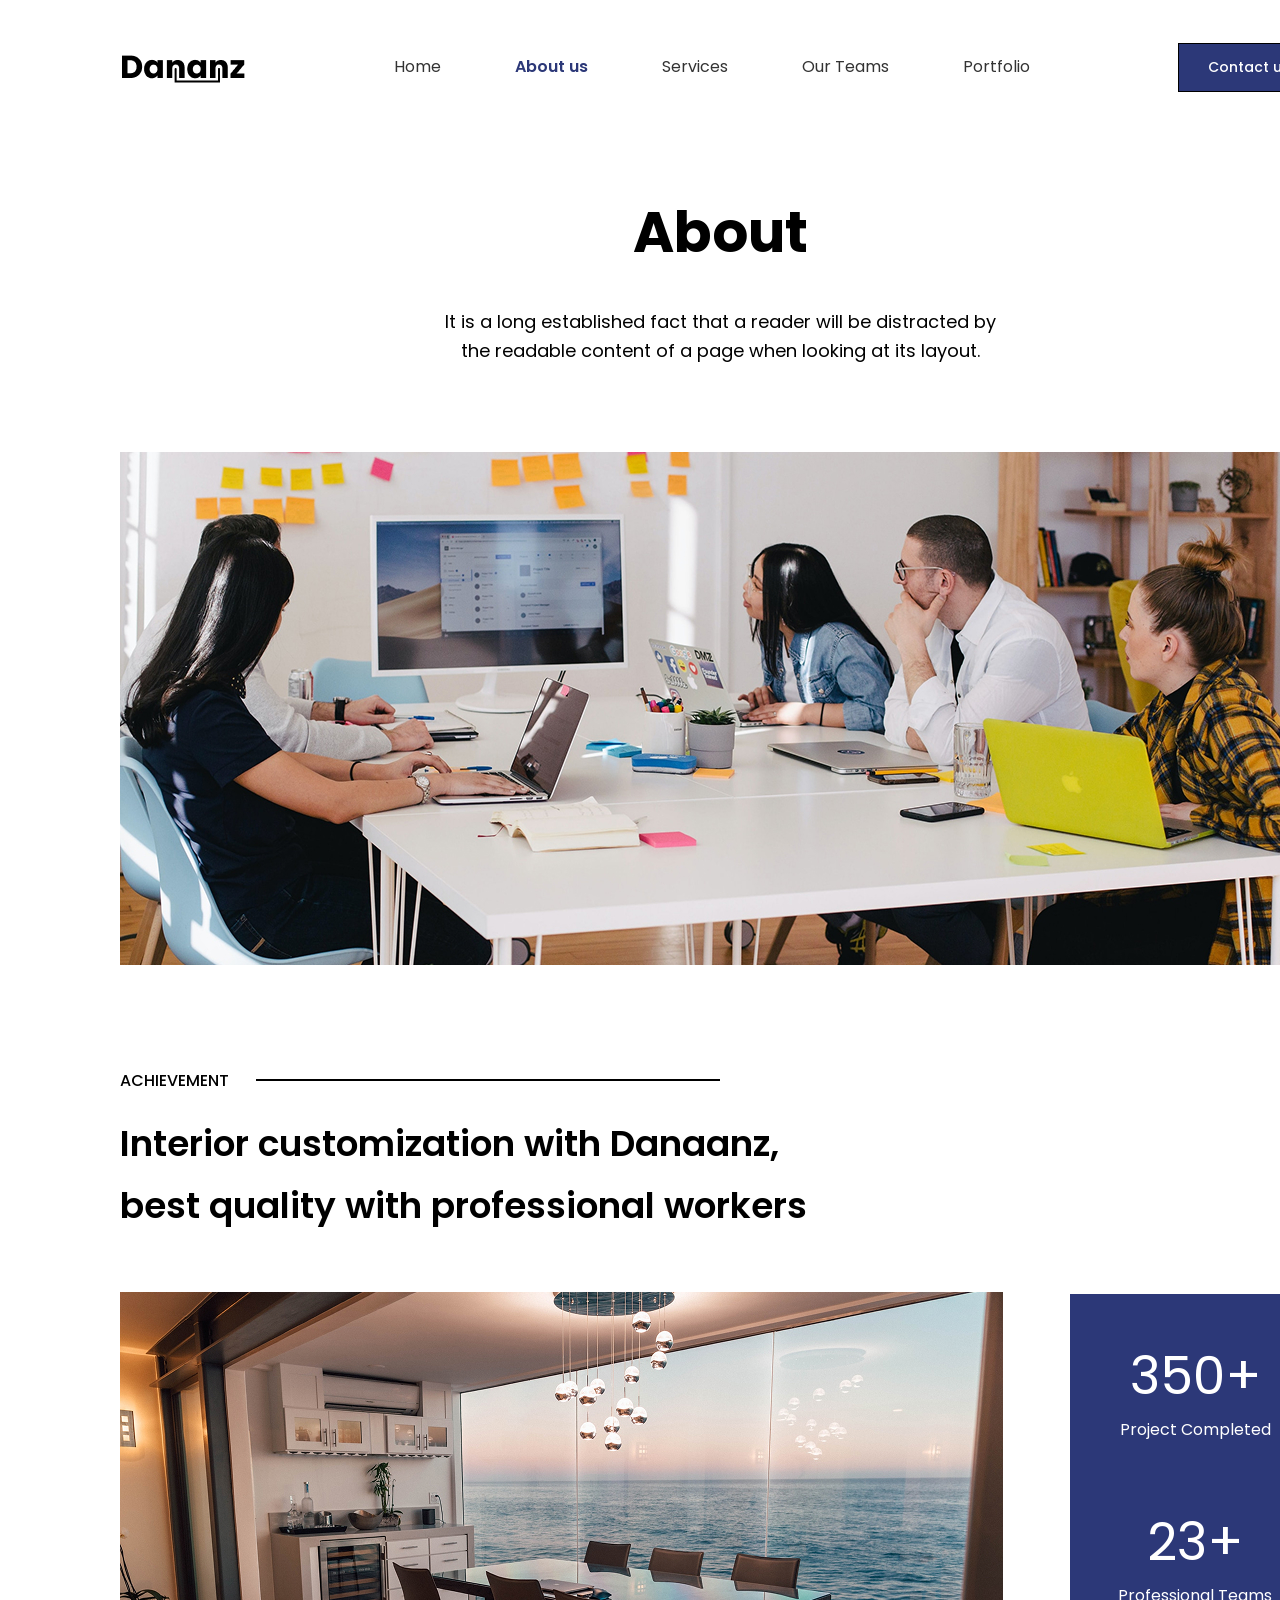
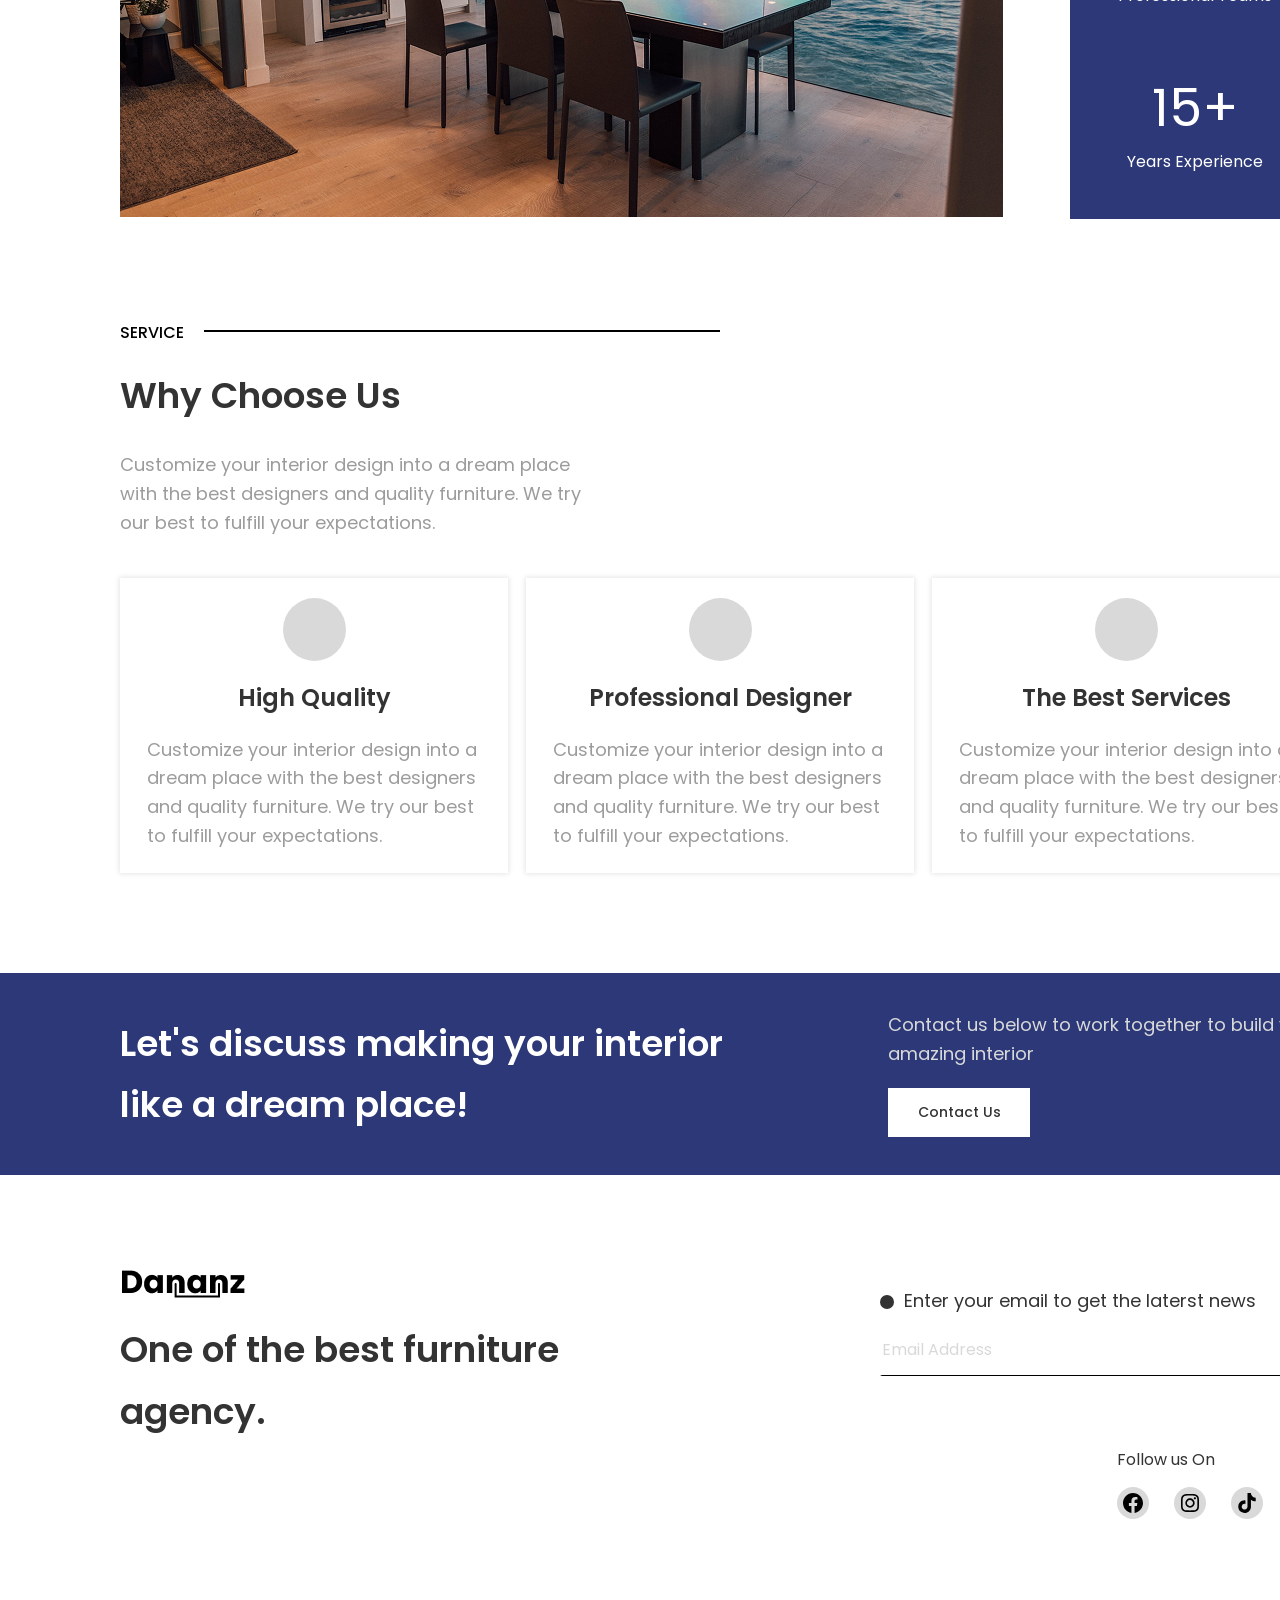
==== about.html @ bb934525 "Created project" ====
<!DOCTYPE html>
<html lang="en">

<head>
    <meta charset="UTF-8">
    <meta name="viewport" content="width=1440">
    <link
        href="https://fonts.googleapis.com/css2?family=Poppins:ital,wght@0,100;0,200;0,300;0,400;0,500;0,600;0,700;0,800;0,900;1,100;1,200;1,300;1,400;1,500;1,600;1,700;1,800;1,900&display=swap"
        rel="stylesheet">
    <link rel="stylesheet" href="https://cdnjs.cloudflare.com/ajax/libs/modern-normalize/3.0.1/modern-normalize.css"
        integrity="sha512-gnAN+RgTMylunXI7AMg+PtcUGpKZFkZJoFIkAWvdPFRrFJz3p2tx4+9xbjILRfN7CzoViMgS8vSf06fSQzWZjA=="
        crossorigin="anonymous" referrerpolicy="no-referrer" />
    <link rel="stylesheet" href="./sass/main.css">
    <title>Dananz</title>
</head>

<body>
    <header class="header">
        <div class="container">
            <div class="header__inner">
                <a class="header__link_logo" href="#"><img src="./images/Home/dananz_logo.png"
                        alt="Dananz logotype"></a>

                <nav class="nav">
                    <ul class="nav__list">
                        <li>
                            <a class="nav__link" href="./index.html">Home</a>
                        </li>
                        <li>
                            <a class="nav__link nav__link--active" href="#">About us</a>
                        </li>
                        <li>
                            <a class="nav__link" href="./services.html">Services</a>
                        </li>
                        <li>
                            <a class="nav__link" href="./team.html">Our Teams</a>
                        </li>
                        <li>
                            <a class="nav__link" href="./portfolio.html">Portfolio</a>
                        </li>
                    </ul>
                </nav>
                <a type="button" class="header__button" href="./contact.html">Contact us</a>
            </div>
        </div>
    </header>
    <main>
        <section class="hero_about">
            <div class="container">
                <h1 class="hero_about__title">About</h1>
                <p class="hero_about__description">It is a long established fact that a reader will be distracted by the
                    readable content of a page when looking at its layout.</p>
                <img class="hero__about_image" src="./images/about/hero_about_image.jpg"
                    alt="People, table, laptops, phones, monitor, stickers, mobile phones, shelving">
            </div>
        </section>
        <section class="achievement">
            <div class="container">
                <h2 class="achievement__title">Achievement</h2>
                <h3 class="achievement__subtitle">Interior customization with Danaanz, best quality with professional
                    workers</h3>
                <div class="achievement__inner">
                    <div>
                        <img class="achievement__image" src="./images/about/achievement_image.jpg"
                            alt="Table, chairs, laptop, shelves, air conditioner, sea">
                    </div>
                    <div>
                        <ul class="achievement__list">
                            <li>
                                <h3 class="achievement__list__title">350+</h3>
                                <p class="achievement__list__description">Project Completed</p>
                            </li>
                            <li>
                                <h3 class="achievement__list__title">23+</h3>
                                <p class="achievement__list__description">Professional Teams</p>
                            </li>
                            <li>
                                <h3 class="achievement__list__title">15+</h3>
                                <p class="achievement__list__description">Years Experience</p>
                            </li>
                        </ul>
                    </div>
                </div>
            </div>
        </section>
        <section class="services">
            <div class="container">
                <h2 class="services__title">Service</h2>
                <h3 class="services__subtitle">Why Choose Us</h3>
                <p class="services__description">Customize your interior design into a dream place with the best
                    designers and quality furniture. We
                    try our best to fulfill your expectations.</p>
                <ul class="services__list">
                    <li class="services__item">
                        <span class="services__icon"></span>
                        <h3 class="services__item_title">High Quality</h3>
                        <p class="services__item_description">Customize your interior design into a dream place with the
                            best designers and quality
                            furniture. We try our best to fulfill your expectations.</p>
                    </li>
                    <li class="services__item">
                        <span class="services__icon"></span>
                        <h3 class="services__item_title">Professional Designer</h3>
                        <p class="services__item_description">Customize your interior design into a dream place with the
                            best designers and quality
                            furniture. We try our best to fulfill your expectations.</p>
                    </li>
                    <li class="services__item">
                        <span class="services__icon"></span>
                        <h3 class="services__item_title">The Best Services</h3>
                        <p class="services__item_description">Customize your interior design into a dream place with the
                            best designers and quality
                            furniture. We try our best to fulfill your expectations.</p>
                    </li>
                </ul>
            </div>
        </section>
        <section class="contact">
            <div class="container">
                <div class="contact__inner">
                    <div>
                        <h2 class="contact__title">Let's discuss making your interior like a dream place!</h2>
                    </div>
                    <div>
                        <p class="contact__description">Contact us below to work together to build your amazing interior
                        </p>
                        <a href="./contact.html" class="contact__button" type="button">Contact Us</a>
                    </div>
                </div>
            </div>
        </section>
    </main>
    <footer class="footer">
        <div class="container">
            <div class="footer__inner">
                <div>
                    <a class="footer__logo" href="#"><img src="./images/Home/dananz_logo.png" alt="Dananz logotype"></a>
                    <h2 class="footer__title">One of the best furniture agency.</h2>
                </div>
                <div>
                    <p class="footer__description">Enter your email to get the laterst news</p>
                    <form class="footer__form">
                        <input class="footer__input" type="email" name="email" placeholder="Email Address">
                        <button class="footer__button" type="submit"></button>
                    </form>
                    <div class="footer__social_container">
                        <p class="footer__social_title">Follow us On</p>
                        <ul class="social__list">
                            <li><a class="social__link" href="#">
                                    <svg class="social__icon">
                                        <use href="./images/Home/socials_icons.svg#icon-facebook" alt="Facebook"></use>
                                    </svg>
                                </a></li>
                            <li><a class="social__link" href="#">
                                    <svg class="social__icon">
                                        <use href="./images/Home/socials_icons.svg#icon-instagram" alt="Instagram">
                                        </use>
                                    </svg>
                                </a></li>
                            <li><a class="social__link" href="#">
                                    <svg class="social__icon">
                                        <use href="./images/Home/socials_icons.svg#icon-tiktok" alt="Tiktok"></use>
                                    </svg>
                                </a></li>
                            <li><a class="social__link" href="#">
                                    <svg class="social__icon">
                                        <use href="./images/Home/socials_icons.svg#icon-youtube" alt="Youtube"></use>
                                    </svg>
                                </a></li>
                        </ul>
                    </div>
                </div>
            </div>
        </div>
    </footer>
</body>

</html>
---- sass/main.css ----
body {
  font-family: "Poppins", sans-serif;
  font-weight: normal;
  letter-spacing: 0%;
  color: #333333;
}

*,
*::after,
*::before {
  box-sizing: border-box;
  margin: 0;
  padding: 0;
}

.container {
  width: 1440px;
  padding: 0 120px;
  margin: 0 auto;
}

ul {
  list-style: none;
}

a {
  text-decoration: none;
}

/* HEADER SECTION */
.header {
  padding-top: 40px;
  padding-bottom: 100px;
}

.header__link_logo {
  display: inline-block;
  width: 126px;
  height: 54px;
}

.header__inner {
  display: flex;
  align-items: center;
  justify-content: space-between;
}

.nav__list {
  display: flex;
  align-items: center;
}
.nav__list li:not(:last-child) {
  margin-right: 74px;
}

.nav__link {
  font-size: 16px;
  line-height: 160%;
  color: #333333;
  transition: font-weight 250ms cubic-bezier(0.4, 0, 0.2, 1), line-height 250ms cubic-bezier(0.4, 0, 0.2, 1), color 250ms cubic-bezier(0.4, 0, 0.2, 1);
}
.nav__link:hover, .nav__link:focus {
  font-weight: 600;
  line-height: 140%;
  color: #2C3878;
}
.nav__link--active {
  font-weight: 600;
  line-height: 140%;
  color: #2C3878;
}

.header__button {
  display: flex;
  align-items: center;
  justify-content: center;
  width: 142px;
  height: 49px;
  font-size: 14px;
  font-weight: 500;
  line-height: 150%;
  background-color: #2C3878;
  border: 1px solid #000000;
  color: #FFFFFF;
  transition: box-shadow 250ms cubic-bezier(0.4, 0, 0.2, 1), transform 250ms cubic-bezier(0.4, 0, 0.2, 1);
}
.header__button:hover, .header__button:focus {
  box-shadow: 0 4px 12px rgba(0, 0, 0, 0.3);
  transform: translateY(-2px);
}

/* HERO SECTION */
.hero {
  position: relative;
  padding-bottom: 160px;
}

.hero__inner {
  position: relative;
}

.hero__title {
  margin-bottom: 46px;
  max-width: 681px;
  font-size: 72px;
  font-weight: bold;
  line-height: 140%;
  color: #333333;
}

.hero__title_line {
  position: relative;
}
.hero__title_line::after {
  content: "";
  position: absolute;
  top: 48px;
  left: 516px;
  width: 683px;
  height: 2px;
  background-color: #000000;
}

.hero__text {
  position: absolute;
  bottom: 75px;
  right: -50px;
  max-width: 178px;
  height: 54px;
  font-size: 18px;
  font-weight: 500;
  line-height: 150%;
  text-transform: uppercase;
  transform: rotate(-90deg);
}

.hero__image {
  max-width: 1200px;
  min-height: 513px;
}

.hero__list {
  position: absolute;
  right: 300px;
  bottom: 360px;
  display: flex;
  flex-direction: column;
  text-align: center;
  justify-content: space-between;
  padding: 40px 48px;
  max-width: 252px;
  min-height: 525px;
  background-color: #2C3878;
}

.hero__list_title {
  font-weight: 400;
  font-size: 52px;
  line-height: 160%;
  color: #FFFFFF;
}

.hero__list_text {
  font-size: 16px;
  line-height: 160%;
  color: #FFFFFF;
}

/* ABOUT SECTION */
.about {
  padding-bottom: 160px;
}

.about__title {
  position: relative;
  margin-bottom: 20px;
  font-size: 16px;
  font-weight: 500;
  line-height: 150%;
  text-transform: uppercase;
}
.about__title::after {
  position: absolute;
  content: "";
  top: 9px;
  left: 71px;
  width: 529px;
  height: 2px;
  background-color: #000000;
}

.about__subtitle {
  margin-bottom: 60px;
  font-size: 36px;
  font-weight: 600;
  line-height: 170%;
  color: #333333;
}

.about__inner {
  position: relative;
}

.about__inner_container {
  display: flex;
  justify-content: space-between;
}
.about__inner_container div:last-child {
  padding-top: 197px;
  padding-bottom: 94px;
}

.about__image {
  max-width: 883px;
  min-height: 525px;
}

.about__description {
  margin-bottom: 40px;
  max-width: 223px;
  min-height: 145px;
  font-size: 18px;
  line-height: 160%;
  color: #9C9C9C;
}

.about__button {
  display: flex;
  align-items: center;
  justify-content: center;
  width: 142px;
  height: 49px;
  background-color: #2C3878;
  border: transparent;
  color: #FFFFFF;
  font-size: 14px;
  font-weight: 500;
  line-height: 150%;
  transition: box-shadow 250ms cubic-bezier(0.4, 0, 0.2, 1), transform 250ms cubic-bezier(0.4, 0, 0.2, 1);
}
.about__button:hover, .about__button:focus {
  box-shadow: 0 4px 12px rgba(0, 0, 0, 0.3);
  transform: translateY(-2px);
}

.card {
  display: flex;
  align-items: center;
  position: absolute;
  top: 27px;
  right: 150px;
  padding: 17px 20px;
  max-width: 276px;
  height: 90px;
  background-color: #FFFFFF;
  box-shadow: 10px 10px 40px 0 rgba(0, 0, 0, 0.05);
}

.card__image {
  margin-right: 20px;
  width: 51px;
  height: 56px;
  border-radius: 50%;
}

.card__title {
  font-size: 18px;
  font-weight: 600px;
  line-height: 140%;
  color: #000000;
}

.card__description {
  font-size: 18px;
  line-height: 160%;
  color: #9C9C9C;
}

/* SERVICE SECTION */
.service {
  padding-bottom: 465px;
}

.service__container {
  position: relative;
}

.service__inner {
  z-index: 999;
  max-width: 883px;
  min-height: 467px;
  padding-right: 40px;
  padding-bottom: 41px;
  background-color: #FFFFFF;
}

.service__title {
  position: relative;
  margin-bottom: 20px;
  font-size: 16px;
  font-weight: 500;
  line-height: 150%;
  text-transform: uppercase;
}
.service__title::after {
  position: absolute;
  content: "";
  top: 10px;
  left: 84px;
  width: 516px;
  height: 2px;
  background-color: #000000;
}

.service__subtitle {
  margin-bottom: 24px;
  font-size: 36px;
  font-weight: 600px;
  line-height: 170%;
}

.service__description {
  margin-bottom: 40px;
  max-width: 471px;
  min-height: 87px;
  font-size: 18px;
  line-height: 160%;
  color: #9C9C9C;
}

.service__list {
  display: flex;
  flex-direction: column;
}

.service__item {
  display: flex;
  align-items: center;
  justify-content: space-between;
}
.service__item:not(:last-child) {
  margin-bottom: 35px;
}

.service__item_description {
  font-size: 24px;
  font-weight: 600;
  line-height: 140%;
}
.service__item_description--right {
  margin-right: 40px;
}
.service__item_description--first {
  margin-right: 46px;
}

.service__image {
  z-index: -999;
  position: absolute;
  top: 305px;
  right: 0;
  max-width: 1076px;
  min-height: 524px;
}

.service__link {
  display: inline-block;
  border-radius: 50%;
  width: 32px;
  height: 32px;
  transition: background-color 200ms cubic-bezier(0.4, 0, 0.2, 1);
}
.service__link:hover, .service__link:focus {
  background-color: #DDD7C0;
}

/* PRODUCT SECTION */
.product {
  padding-bottom: 163px;
}

.product__title {
  position: relative;
  margin-bottom: 20px;
  font-size: 16px;
  font-weight: 500;
  line-height: 150%;
  text-transform: uppercase;
}
.product__title::after {
  position: absolute;
  content: "";
  top: 10px;
  left: 96px;
  width: 504px;
  height: 2px;
  background-color: #000000;
}

.product__subtitle {
  max-width: 337px;
  font-size: 36px;
  font-weight: 600;
  line-height: 170%;
}

.product__description {
  max-width: 473px;
  font-size: 18px;
  line-height: 160%;
  color: #9C9C9C;
}

.product__inner {
  display: flex;
  align-items: center;
  justify-content: space-between;
  margin-bottom: 73px;
}

.product__list {
  display: flex;
  flex-direction: column;
}

.product__item:not(:last-child) {
  margin-bottom: 43px;
}

.product__item_container {
  display: flex;
  align-items: center;
  justify-content: space-between;
  margin-bottom: 24px;
}

.product__item_title {
  font-size: 32px;
  font-weight: 600;
  line-height: 140%;
}
.product__item_title--first {
  margin-right: 90px;
}
.product__item_title--right {
  margin-right: 87px;
}
.product__item_title--fourth {
  margin-right: 83px;
}

.product__item_link {
  display: inline-block;
  width: 32px;
  height: 32px;
  border-radius: 50%;
  transition: background-color 250ms cubic-bezier(0.4, 0, 0.2, 1);
}
.product__item_link:hover, .product__item_link:focus {
  background-color: #DDD7C0;
}

.product__item_description {
  margin-left: 126px;
  max-width: 469px;
  font-size: 18px;
  line-height: 160%;
}

/* MATERIAL SECTION */
.material {
  padding-bottom: 120px;
}

.material__inner {
  position: relative;
  width: 100%;
  height: 490px;
  padding-top: 47px;
}

.material__title {
  position: relative;
  text-transform: uppercase;
  font-size: 16px;
  font-weight: 500;
  line-height: 150%;
}
.material__title::after {
  position: absolute;
  content: "";
  top: 10px;
  left: 97px;
  width: 503px;
  height: 2px;
  background-color: #000000;
}

.material__subtitle {
  margin-bottom: 10px;
  max-width: 348px;
  font-size: 36px;
  font-weight: 600;
  line-height: 170%;
}

.material__description {
  margin-bottom: 23px;
  max-width: 497px;
  font-size: 18px;
  line-height: 160%;
  color: #9C9C9C;
}

.material__button {
  cursor: pointer;
  display: flex;
  align-items: center;
  justify-content: center;
  width: 159px;
  height: 49px;
  font-size: 14px;
  font-weight: 500;
  line-height: 150%;
  border: 1px solid #000000;
  background-color: #FFFFFF;
  transition: box-shadow 250ms cubic-bezier(0.4, 0, 0.2, 1), transform 250ms cubic-bezier(0.4, 0, 0.2, 1);
}
.material__button:hover, .material__button:focus {
  box-shadow: 0 4px 12px rgba(0, 0, 0, 0.3);
  transform: translateY(-2px);
}

.material__image {
  position: absolute;
}
.material__image--first {
  bottom: 0;
  right: 281px;
}
.material__image--second {
  top: 0;
  right: 0;
}
.material__image--third {
  bottom: 47px;
  right: 46px;
}

/* CONTACT SECTION */
.contact {
  padding-top: 38px;
  padding-bottom: 38px;
  background-color: #2C3878;
}

.contact__inner {
  display: flex;
  align-items: center;
  justify-content: space-between;
}

.contact__title {
  max-width: 613px;
  font-size: 36px;
  font-weight: 600;
  line-height: 170%;
  color: #FFFFFF;
}

.contact__description {
  margin-bottom: 20px;
  max-width: 432px;
  font-size: 18px;
  line-height: 160%;
  color: #D9D9D9;
}

.contact__button {
  cursor: pointer;
  display: flex;
  align-items: center;
  justify-content: center;
  width: 142px;
  height: 49px;
  font-size: 14px;
  font-weight: 500;
  line-height: 150%;
  background: #FFFFFF;
  border-color: transparent;
  color: #333333;
  transition: box-shadow 250ms cubic-bezier(0.4, 0, 0.2, 1), transform 250ms cubic-bezier(0.4, 0, 0.2, 1);
}
.contact__button:hover, .contact__button:focus {
  box-shadow: 0 4px 12px rgba(0, 0, 0, 0.3);
  transform: translateY(-2px);
}

/* FOOTER SECTION */
.footer {
  padding-top: 80px;
  padding-bottom: 84px;
}

.footer__logo {
  display: inline-block;
  margin-bottom: 10px;
  width: 126px;
  height: 54px;
}

.footer__title {
  max-width: 481px;
  font-size: 36px;
  font-weight: 600;
  line-height: 170%;
}

.footer__description {
  position: relative;
  display: flex;
  align-items: center;
  margin-bottom: 16px;
  margin-left: 24px;
  max-width: 356px;
  font-size: 18px;
  line-height: 160%;
}
.footer__description::before {
  position: absolute;
  content: "";
  left: -24px;
  width: 14px;
  height: 14px;
  border-radius: 50%;
  background-color: #333333;
}

.footer__form {
  position: relative;
  margin-bottom: 39px;
  max-width: 440px;
}

.footer__input {
  width: 440px;
  padding-top: 7px;
  padding-bottom: 15px;
  border-color: transparent;
  border-bottom: 1px solid #000000;
}
.footer__input::-moz-placeholder {
  color: #D9D9D9;
}
.footer__input::placeholder {
  color: #D9D9D9;
}
.footer__input:hover, .footer__input:focus {
  outline: none;
}

.footer__button {
  cursor: pointer;
  position: absolute;
  top: 0;
  right: 5px;
  width: 23px;
  height: 9px;
  background-color: transparent;
  border-color: transparent;
  background-image: url("../images/Home/footer_arrow.svg");
  background-position: center;
  background-repeat: no-repeat;
  background-size: cover;
}

.footer__social_title {
  margin-bottom: 15px;
  font-size: 16px;
  line-height: 160%;
}

.social__list {
  display: flex;
  align-items: center;
}
.social__list li:not(:last-child) {
  margin-right: 25px;
}

.social__link {
  display: flex;
  align-items: center;
  justify-content: center;
  width: 32px;
  height: 32px;
  border-radius: 50%;
  background-color: #D9D9D9;
  transition: background-color 250ms cubic-bezier(0.4, 0, 0.2, 1), fill 250ms cubic-bezier(0.4, 0, 0.2, 1);
}
.social__link:hover, .social__link:focus {
  background-color: #2C3878;
}

.social__icon {
  width: 24px;
  height: 24px;
}

.social__link:hover .social__icon,
.social__link:focus .social__icon {
  fill: #FFFFFF;
}

.footer__inner {
  display: flex;
  justify-content: space-between;
}
.footer__inner div:last-child {
  padding-top: 32px;
}

.footer__social_container {
  max-width: 203px;
  margin-left: auto;
}

.facebook_link {
  display: flex;
  align-items: center;
  justify-content: center;
  width: 32px;
  height: 32px;
  border-radius: 50%;
  background-color: #9C9C9C;
}

.hero_about {
  text-align: center;
  padding-bottom: 100px;
}

.hero_about__title {
  margin-bottom: 36px;
  font-size: 56px;
  font-weight: 700;
  line-height: 140%;
  color: #000000;
}

.hero_about__description {
  display: inline-block;
  margin-bottom: 86px;
  max-width: 582px;
  font-size: 18px;
  line-height: 160%;
  color: #000000;
}

.hero__about_image {
  max-width: 1200px;
  min-height: 513px;
}

/* ACHIEVEMENT SECTION */
.achievement {
  padding-bottom: 100px;
}

.achievement__title {
  position: relative;
  margin-bottom: 20px;
  text-transform: uppercase;
  font-size: 16px;
  font-weight: 500;
  line-height: 150%;
  color: #000000;
}
.achievement__title::after {
  position: absolute;
  content: "";
  top: 10px;
  left: 136px;
  width: 464px;
  height: 2px;
  background-color: #000000;
}

.achievement__subtitle {
  margin-bottom: 56px;
  max-width: 738px;
  font-size: 36px;
  font-weight: 600;
  line-height: 170%;
  color: #000000;
}

.achievement__inner {
  display: flex;
  align-items: center;
  justify-content: space-between;
}

.achievement__image {
  max-width: 883px;
  min-height: 525px;
}

.achievement__list {
  display: flex;
  flex-direction: column;
  text-align: center;
  justify-content: space-between;
  max-width: 252px;
  min-height: 525px;
  padding: 40px 48px 44px 48px;
  background-color: #2C3878;
}
.achievement__list li:not(:last-child) {
  margin-bottom: 57px;
}

.achievement__list__title {
  font-size: 52px;
  font-weight: 400;
  line-height: 160%;
  color: #FFFFFF;
}

.achievement__list__description {
  font-size: 16px;
  line-height: 160%;
  color: #FFFFFF;
}

/* SERVICE SECTION */
.services {
  padding-bottom: 100px;
}

.services__title {
  position: relative;
  margin-bottom: 20px;
  text-transform: uppercase;
  font-size: 16px;
  font-weight: 500;
  line-height: 150%;
  color: #000000;
}
.services__title::after {
  position: absolute;
  content: "";
  top: 9px;
  left: 84px;
  width: 516px;
  height: 2px;
  background-color: #000000;
}

.services__subtitle {
  margin-bottom: 25px;
  font-size: 36px;
  font-weight: 600;
  line-height: 170%;
}

.services__description {
  margin-bottom: 40px;
  max-width: 471px;
  font-size: 18px;
  line-height: 160%;
  color: #9C9C9C;
}

.services__list {
  display: flex;
  align-items: center;
  justify-content: space-between;
}

.services__item {
  display: flex;
  flex-direction: column;
  justify-content: space-between;
  align-items: center;
  max-width: 388px;
  min-height: 295px;
  padding: 20px 27px 22px 27px;
  box-shadow: 0 0 5px 1px rgba(0, 0, 0, 0.1);
}

.services__icon {
  display: inline-block;
  width: 63px;
  height: 63px;
  border-radius: 50%;
  background-color: #D9D9D9;
}

.services__item_title {
  font-size: 24px;
  font-weight: 600;
  line-height: 140%;
}

.services__item_description {
  max-width: 334px;
  font-size: 18px;
  line-height: 160%;
  color: #9C9C9C;
}

.services_hero {
  text-align: center;
  padding-bottom: 100px;
}

.services_hero__title {
  margin-bottom: 36px;
  font-size: 56px;
  font-weight: 700;
  line-height: 140%;
  color: #000000;
}

.services_hero__description {
  display: inline-block;
  margin-bottom: 57px;
  max-width: 518px;
  font-size: 18px;
  line-height: 160%;
  color: #000000;
}

.services_hero__image {
  max-width: 1200px;
  min-height: 513px;
}

/* ACHIEVEMENTS SECTION */
.achievements {
  padding-bottom: 100px;
}

.achievements__title {
  position: relative;
  margin-bottom: 40px;
  text-transform: uppercase;
  font-size: 16px;
  font-weight: 500;
  line-height: 150%;
  color: #000000;
}
.achievements__title::after {
  position: absolute;
  content: "";
  top: 9px;
  left: 136px;
  width: 464px;
  height: 2px;
  background-color: #000000;
}

.achievements__list {
  display: flex;
  flex-direction: column;
}
.achievements__list li:not(:last-child) {
  margin-bottom: 40px;
}

.achievements__inner {
  display: flex;
  align-items: center;
  justify-content: space-between;
}

.achievements__image {
  max-width: 746px;
  min-height: 365px;
}

.achievements__description {
  display: flex;
  flex-direction: column;
  justify-content: space-between;
  max-width: 334px;
  min-height: 170px;
}

.achievements__description_title {
  font-size: 24px;
  font-weight: 600;
  line-height: 140%;
}

.achievements__description_text {
  font-size: 18px;
  line-height: 160%;
  color: #9C9C9C;
}

.team {
  text-align: center;
  padding-bottom: 100px;
}

.team__title {
  margin-bottom: 36px;
  font-size: 56px;
  font-weight: 700;
  line-height: 140%;
  color: #000000;
}

.team__description {
  display: inline-block;
  max-width: 518px;
  margin-bottom: 57px;
  font-size: 18px;
  line-height: 160%;
  color: #000000;
}

.team__image {
  max-width: 1200px;
  min-height: 513px;
}

/* DESIGNER SECTION */
.designer {
  padding-bottom: 100px;
}

.designer__title {
  position: relative;
  margin-bottom: 20px;
  text-transform: uppercase;
  font-size: 16px;
  font-weight: 500;
  line-height: 150%;
  color: #000000;
}
.designer__title::after {
  position: absolute;
  content: "";
  top: 10px;
  left: 93px;
  width: 507px;
  height: 2px;
  background-color: #000000;
}

.designer__subtitle {
  margin-bottom: 24px;
  font-size: 36px;
  font-weight: 600px;
  line-height: 170%;
}

.designer__description {
  margin-bottom: 79px;
  max-width: 471px;
  font-size: 18px;
  line-height: 160%;
  color: #9C9C9C;
}

.designer__list {
  display: flex;
  flex-wrap: wrap;
  margin-top: -24px;
  margin-left: -24px;
}

.designer__item {
  flex-basis: calc(25% - 24px);
  margin-top: 24px;
  margin-left: 24px;
  padding-top: 14px;
  max-width: 282px;
  min-height: 400px;
  background-color: #2C3878;
}

.designer__item_inner {
  position: relative;
  display: flex;
  justify-content: end;
}

.designer__image {
  max-width: 282px;
  height: 386px;
}

.designer__card {
  position: absolute;
  display: flex;
  flex-direction: column;
  justify-content: space-between;
  right: 12px;
  left: 12px;
  bottom: 12px;
  max-width: 258px;
  min-height: 96px;
  padding: 18px 58px 18px 16px;
  background-color: #FFFFFF;
}

.designer__card_title {
  font-size: 24px;
  font-weight: 600;
  line-height: 140%;
}

.designer__card_description {
  font-size: 16px;
  line-height: 160%;
  color: #9C9C9C;
}

.portfolio_hero {
  text-align: center;
  padding-bottom: 100px;
}

.portfolio_hero__title {
  margin-bottom: 36px;
  font-size: 56px;
  font-weight: 700;
  line-height: 140%;
  color: #000000;
}

.portfolio_hero__description {
  display: inline-block;
  margin-bottom: 57px;
  max-width: 518px;
  font-size: 18px;
  line-height: 160%;
  color: #000000;
}

.portfolio_hero__image {
  max-width: 1200px;
  min-height: 513px;
}

/* PORTFOLIO SECTION */
.portfolio {
  padding-bottom: 120px;
}

.portfolio__title {
  position: relative;
  margin-bottom: 40px;
  text-transform: uppercase;
  font-size: 16px;
  font-weight: 500;
  line-height: 150%;
  color: #000000;
}
.portfolio__title::after {
  position: absolute;
  content: "";
  top: 10px;
  left: 89px;
  width: 511px;
  height: 2px;
  background-color: #000000;
}

.portfolio__list {
  display: flex;
  flex-direction: column;
}
.portfolio__list li:not(:last-child) {
  margin-bottom: 40px;
}

.portfolio__item {
  display: flex;
  align-items: center;
  justify-content: space-between;
  position: relative;
}
.portfolio__item--reverse {
  flex-direction: row-reverse;
}

.portfolio__image {
  max-width: 883px;
  min-height: 525px;
}

.portfolio__item_container {
  max-width: 223px;
  padding-top: 156px;
  padding-bottom: 81px;
}

.portfolio__item_title {
  margin-bottom: 20px;
  font-size: 24px;
  font-weight: 600;
  line-height: 140%;
}

.portfolio__item_decription {
  margin-bottom: 40px;
  font-size: 18px;
  line-height: 160%;
  color: #9C9C9C;
}

.portfolio__item_button {
  display: flex;
  align-items: center;
  justify-content: center;
  width: 129px;
  height: 49px;
  border: 1px solid #000000;
  background-color: #2C3878;
  color: #FFFFFF;
  font-size: 14px;
  font-weight: 500;
  line-height: 150%;
  transition: box-shadow 250ms cubic-bezier(0.4, 0, 0.2, 1), transform 250ms cubic-bezier(0.4, 0, 0.2, 1);
}
.portfolio__item_button:hover, .portfolio__item_button:focus {
  box-shadow: 0 4px 12px rgba(0, 0, 0, 0.3);
  transform: translateY(-2px);
}

.portfolio__card {
  position: absolute;
  display: flex;
  align-items: center;
  top: 25px;
  right: 108px;
  padding: 17px 20px;
  width: 276px;
  height: 90px;
  background-color: #FFFFFF;
  box-shadow: 10px 10px 40px 0px rgba(0, 0, 0, 0.05);
}
.portfolio__card--reverse {
  left: 121px;
}

.portfolio__card_image {
  margin-right: 20px;
}

.portfolio__card_title {
  font-size: 18px;
  font-weight: 600;
  line-height: 140%;
  color: #000000;
}

.portfolio__card_description {
  font-size: 18px;
  line-height: 160%;
  color: #9C9C9C;
}

.contact_hero {
  text-align: center;
  padding-bottom: 100px;
}

.contact_hero__title {
  margin-bottom: 40px;
  font-size: 56px;
  font-weight: 700;
  line-height: 140%;
  color: #000000;
}

.contact_hero__description {
  display: inline-block;
  margin-bottom: 51px;
  max-width: 518px;
  font-size: 18px;
  line-height: 160%;
  color: #000000;
}

.form {
  text-align: start;
  display: flex;
  flex-direction: column;
  margin: 0 auto;
  max-width: 839px;
}

.form__label {
  margin-bottom: 9px;
  font-size: 18px;
  font-weight: 500;
  line-height: 150%;
}

.form__inner {
  display: flex;
  align-items: center;
  justify-content: space-between;
}

.form__inner div {
  display: flex;
  flex-direction: column;
  margin-bottom: 20px;
}

.form__input_name {
  width: 413px;
  height: 62px;
  padding-top: 18px;
  padding-bottom: 18px;
  padding-left: 32px;
  font-size: 16px;
  line-height: 160%;
}
.form__input_name::-moz-placeholder {
  color: #9C9C9C;
}
.form__input_name::placeholder {
  color: #9C9C9C;
}

.form__input_email {
  margin-bottom: 19px;
  height: 62px;
  padding-top: 18px;
  padding-bottom: 18px;
  padding-left: 32px;
  font-size: 16px;
  line-height: 160%;
}
.form__input_email::-moz-placeholder {
  color: #9C9C9C;
}
.form__input_email::placeholder {
  color: #9C9C9C;
}

.form__input_phone {
  width: 839px;
  height: 62px;
  padding-top: 18px;
  padding-bottom: 18px;
  padding-left: 104px;
  font-size: 16px;
  line-height: 160%;
}
.form__input_phone::-moz-placeholder {
  color: #9C9C9C;
}
.form__input_phone::placeholder {
  color: #9C9C9C;
}

.form__phone_comtainer {
  position: relative;
  margin-bottom: 19px;
}

.form__select {
  position: absolute;
  top: 17px;
  left: 32px;
  width: 48px;
  height: 27px;
  border-color: transparent;
  outline: none;
}

.form__input_message {
  margin-bottom: 40px;
  height: 178px;
  padding-top: 20px;
  padding-left: 32px;
  padding-bottom: 132px;
  font-size: 16px;
  line-height: 160%;
}
.form__input_message::-moz-placeholder {
  color: #9C9C9C;
}
.form__input_message::placeholder {
  color: #9C9C9C;
}

.form__button {
  cursor: pointer;
  display: flex;
  align-items: center;
  justify-content: center;
  margin: 0 auto;
  width: 168px;
  height: 49px;
  font-size: 14px;
  font-weight: 500;
  line-height: 150%;
  border: 1px solid #000000;
  background-color: #2C3878;
  color: #FFFFFF;
  transition: box-shadow 250ms cubic-bezier(0.4, 0, 0.2, 1), transform 250ms cubic-bezier(0.4, 0, 0.2, 1);
}
.form__button:hover, .form__button:focus {
  box-shadow: 0 4px 12px rgba(0, 0, 0, 0.3);
  transform: translateY(-2px);
}

/* LOCATION SECTION */
.location {
  padding-bottom: 101px;
}

.location__inner {
  display: flex;
  justify-content: space-between;
}

.location__title {
  position: relative;
  margin-bottom: 20px;
  text-transform: uppercase;
  font-size: 16px;
  font-weight: 500;
  line-height: 150%;
  color: #000000;
}
.location__title::after {
  position: absolute;
  content: "";
  top: 10px;
  left: 90px;
  width: 510px;
  height: 2px;
  background-color: #000000;
}

.location__subtitle {
  margin-bottom: 24px;
  font-size: 36px;
  font-weight: 600;
  line-height: 170%;
}

.location__description {
  margin-bottom: 39px;
  font-size: 18px;
  line-height: 160%;
  color: #9C9C9C;
}

.location__email {
  margin-bottom: 33px;
}

.location__email_title {
  margin-bottom: 10px;
  font-size: 24px;
  font-weight: 600;
  line-height: 140%;
}

.location__email_description {
  font-size: 18px;
  line-height: 160%;
  color: #9C9C9C;
}

.location__phone_title {
  margin-bottom: 10px;
  font-size: 24px;
  font-weight: 600;
  line-height: 140%;
}

.location__phone_description {
  font-size: 18px;
  line-height: 160%;
  color: #9C9C9C;
}

.location__list {
  display: flex;
  flex-wrap: wrap;
  margin-top: -30px;
  margin-left: -30px;
  width: 728px;
}

.location__item {
  flex-basis: calc(50% - 30px);
  margin-top: 30px;
  margin-left: 30px;
  width: 334px;
}

.location__item_title {
  margin-bottom: 30px;
  font-size: 24px;
  font-weight: 600;
  line-height: 140%;
}

.location__item_description {
  font-size: 18px;
  line-height: 160%;
  color: #9C9C9C;
}

.minimalist {
  padding-bottom: 100px;
}

.minimalist__inner {
  text-align: center;
}

.minimalist__title {
  margin-bottom: 40px;
  font-size: 56px;
  font-weight: 700;
  line-height: 140%;
  color: #000000;
}

.minimalist__subtitle {
  display: inline-block;
  margin-bottom: 53px;
  max-width: 518px;
  font-size: 18px;
  line-height: 160%;
  color: #000000;
}

.minimalist__image {
  margin-bottom: 100px;
  max-width: 1200px;
  min-height: 513px;
}

.minimalist__description_title {
  margin-bottom: 24px;
  font-size: 24px;
  font-weight: 600;
  line-height: 140%;
}

.minimalist__description_container {
  display: flex;
  align-items: center;
  justify-content: space-between;
  margin-bottom: 82px;
}
.minimalist__description_container div {
  width: 584px;
}

.minimalist__description {
  margin-bottom: 30px;
  font-size: 18px;
  line-height: 160%;
  color: #9C9C9C;
}
.minimalist__description--margin {
  margin-top: 60px;
  margin-bottom: 0px;
}
.minimalist__description--bottom {
  margin-bottom: 0px;
}

.minimalist__span {
  margin-right: 80px;
}

.minimalist__list {
  display: flex;
  flex-wrap: wrap;
  margin-top: -32px;
  margin-left: -32px;
}

.minimalist__item {
  margin-top: 32px;
  margin-left: 32px;
  flex-basis: calc(50% - 32px);
}/*# sourceMappingURL=main.css.map */
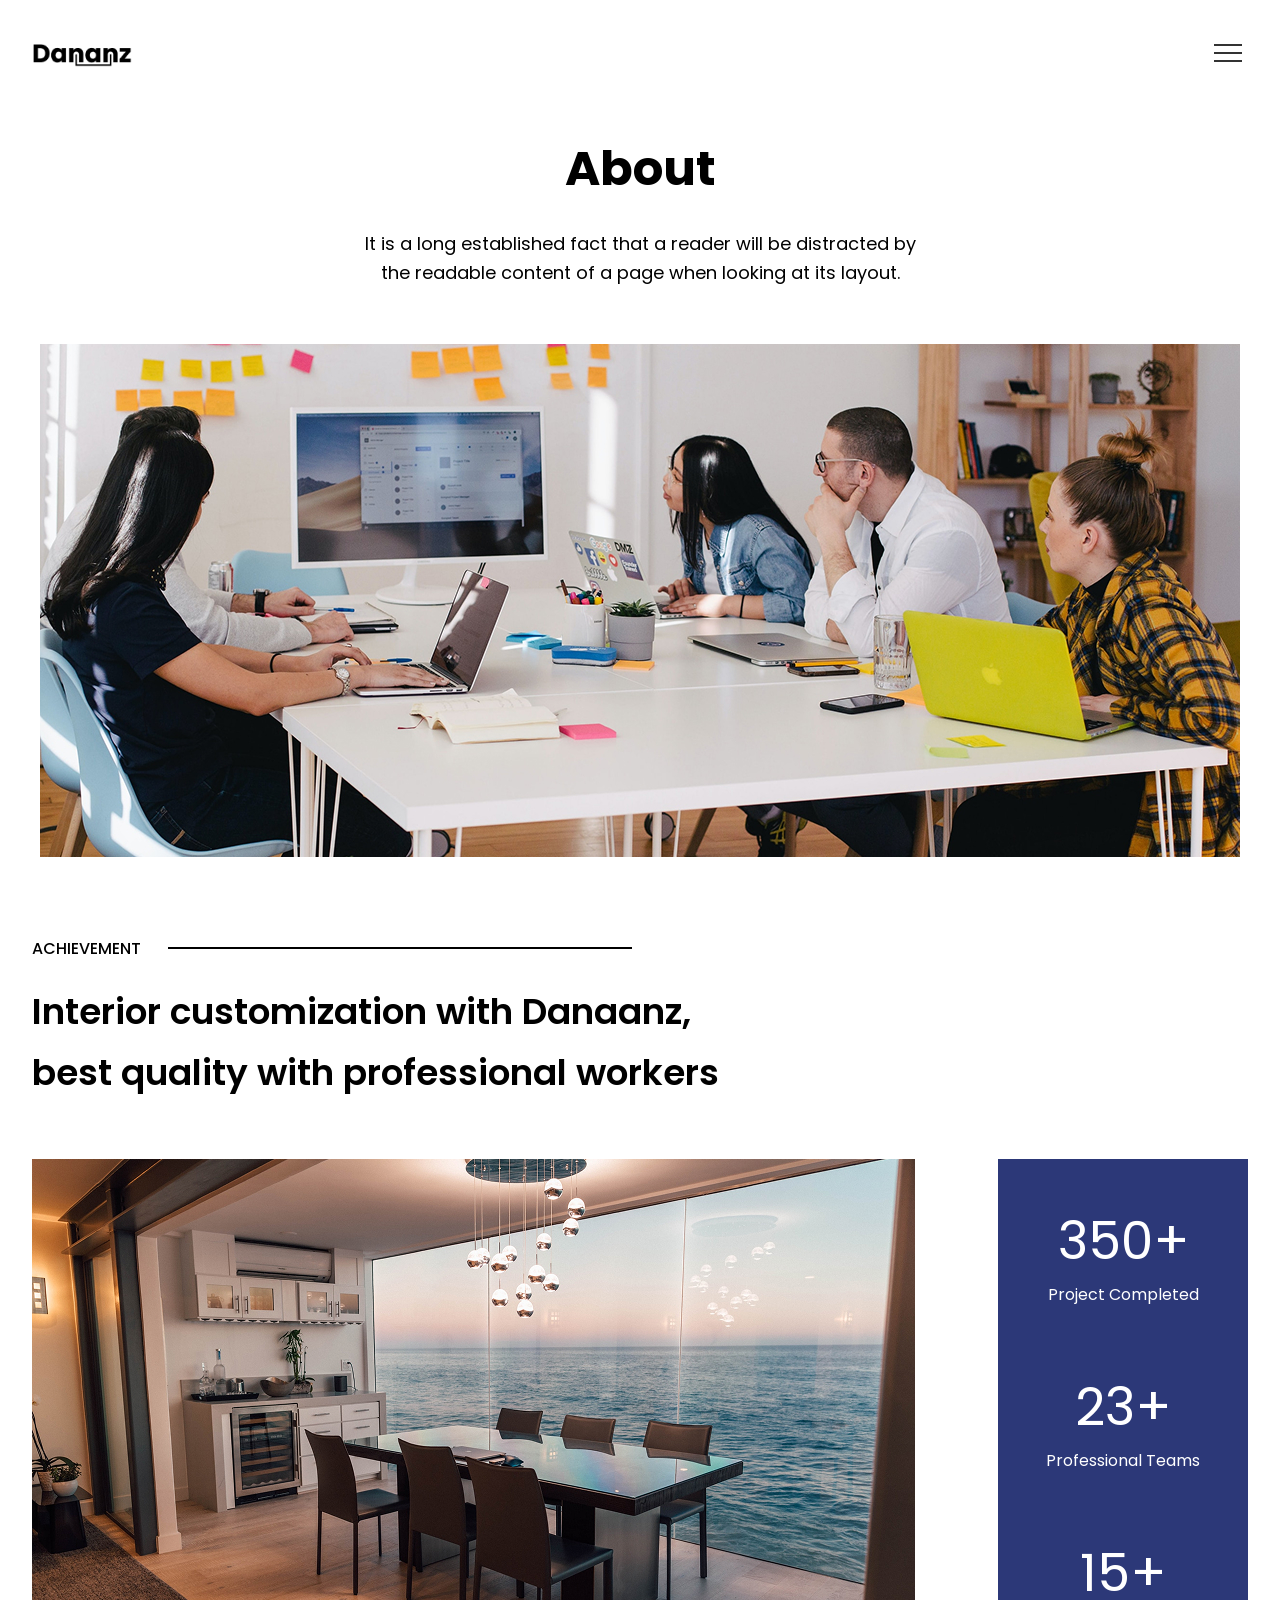
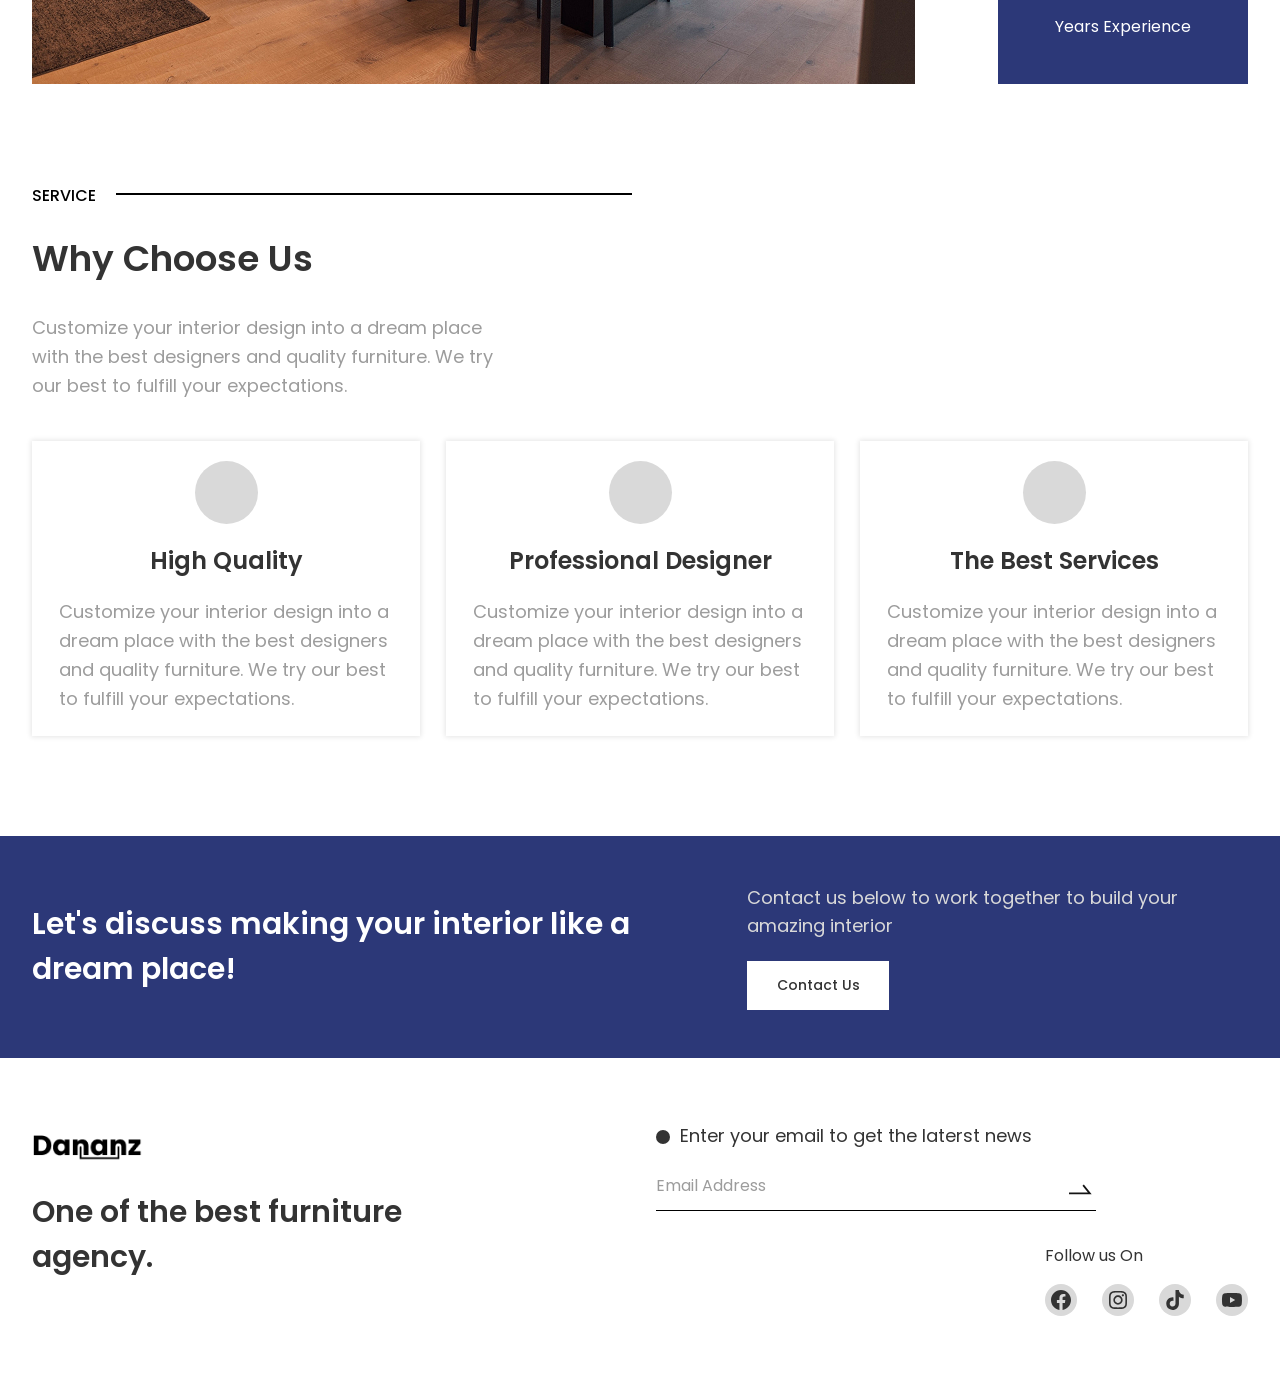
==== commit 63625af4: "feat: add responsive about hero section" ====
--- a/about.html
+++ b/about.html
@@ -1,178 +1,264 @@
-<!DOCTYPE html>
+<!doctype html>
 <html lang="en">
-
-<head>
-    <meta charset="UTF-8">
-    <meta name="viewport" content="width=1440">
+  <head>
+    <meta charset="UTF-8" />
+    <meta name="viewport" content="width=device-width, initial-scale=1.0" />
     <link
-        href="https://fonts.googleapis.com/css2?family=Poppins:ital,wght@0,100;0,200;0,300;0,400;0,500;0,600;0,700;0,800;0,900;1,100;1,200;1,300;1,400;1,500;1,600;1,700;1,800;1,900&display=swap"
-        rel="stylesheet">
-    <link rel="stylesheet" href="https://cdnjs.cloudflare.com/ajax/libs/modern-normalize/3.0.1/modern-normalize.css"
-        integrity="sha512-gnAN+RgTMylunXI7AMg+PtcUGpKZFkZJoFIkAWvdPFRrFJz3p2tx4+9xbjILRfN7CzoViMgS8vSf06fSQzWZjA=="
-        crossorigin="anonymous" referrerpolicy="no-referrer" />
-    <link rel="stylesheet" href="./sass/main.css">
+      href="https://fonts.googleapis.com/css2?family=Poppins:ital,wght@0,100;0,200;0,300;0,400;0,500;0,600;0,700;0,800;0,900;1,100;1,200;1,300;1,400;1,500;1,600;1,700;1,800;1,900&display=swap"
+      rel="stylesheet"
+    />
+    <link
+      rel="stylesheet"
+      href="https://cdnjs.cloudflare.com/ajax/libs/modern-normalize/3.0.1/modern-normalize.css"
+      integrity="sha512-gnAN+RgTMylunXI7AMg+PtcUGpKZFkZJoFIkAWvdPFRrFJz3p2tx4+9xbjILRfN7CzoViMgS8vSf06fSQzWZjA=="
+      crossorigin="anonymous"
+      referrerpolicy="no-referrer"
+    />
+    <link rel="stylesheet" href="./sass/main.css" />
     <title>Dananz</title>
-</head>
-
-<body>
+  </head>
+
+  <body>
     <header class="header">
-        <div class="container">
-            <div class="header__inner">
-                <a class="header__link_logo" href="#"><img src="./images/Home/dananz_logo.png"
-                        alt="Dananz logotype"></a>
-
-                <nav class="nav">
-                    <ul class="nav__list">
-                        <li>
-                            <a class="nav__link" href="./index.html">Home</a>
-                        </li>
-                        <li>
-                            <a class="nav__link nav__link--active" href="#">About us</a>
-                        </li>
-                        <li>
-                            <a class="nav__link" href="./services.html">Services</a>
-                        </li>
-                        <li>
-                            <a class="nav__link" href="./team.html">Our Teams</a>
-                        </li>
-                        <li>
-                            <a class="nav__link" href="./portfolio.html">Portfolio</a>
-                        </li>
-                    </ul>
-                </nav>
-                <a type="button" class="header__button" href="./contact.html">Contact us</a>
-            </div>
-        </div>
+      <div class="container">
+        <div class="header__inner">
+          <a class="header__link_logo" href="./index.html">
+            <img src="./images/Home/dananz_logo.png" alt="Dananz logotype" />
+          </a>
+
+          <button
+            class="header__menu_button"
+            type="button"
+            aria-label="Open navigation menu"
+            aria-expanded="false"
+            aria-controls="header-menu"
+          >
+            <span></span>
+            <span></span>
+            <span></span>
+          </button>
+
+          <div class="header__menu" id="header-menu">
+            <nav class="nav" aria-label="Main navigation">
+              <ul class="nav__list">
+                <li>
+                  <a class="nav__link" href="./index.html">Home</a>
+                </li>
+                <li>
+                  <a
+                    class="nav__link nav__link--active"
+                    href="./about.html"
+                    aria-current="page"
+                  >
+                    About us
+                  </a>
+                </li>
+                <li>
+                  <a class="nav__link" href="./services.html"> Services </a>
+                </li>
+                <li>
+                  <a class="nav__link" href="./team.html"> Our Teams </a>
+                </li>
+                <li>
+                  <a class="nav__link" href="./portfolio.html"> Portfolio </a>
+                </li>
+              </ul>
+            </nav>
+
+            <a class="header__button" href="./contact.html"> Contact us </a>
+          </div>
+        </div>
+      </div>
     </header>
+
     <main>
-        <section class="hero_about">
-            <div class="container">
-                <h1 class="hero_about__title">About</h1>
-                <p class="hero_about__description">It is a long established fact that a reader will be distracted by the
-                    readable content of a page when looking at its layout.</p>
-                <img class="hero__about_image" src="./images/about/hero_about_image.jpg"
-                    alt="People, table, laptops, phones, monitor, stickers, mobile phones, shelving">
-            </div>
-        </section>
-        <section class="achievement">
-            <div class="container">
-                <h2 class="achievement__title">Achievement</h2>
-                <h3 class="achievement__subtitle">Interior customization with Danaanz, best quality with professional
-                    workers</h3>
-                <div class="achievement__inner">
-                    <div>
-                        <img class="achievement__image" src="./images/about/achievement_image.jpg"
-                            alt="Table, chairs, laptop, shelves, air conditioner, sea">
-                    </div>
-                    <div>
-                        <ul class="achievement__list">
-                            <li>
-                                <h3 class="achievement__list__title">350+</h3>
-                                <p class="achievement__list__description">Project Completed</p>
-                            </li>
-                            <li>
-                                <h3 class="achievement__list__title">23+</h3>
-                                <p class="achievement__list__description">Professional Teams</p>
-                            </li>
-                            <li>
-                                <h3 class="achievement__list__title">15+</h3>
-                                <p class="achievement__list__description">Years Experience</p>
-                            </li>
-                        </ul>
-                    </div>
-                </div>
-            </div>
-        </section>
-        <section class="services">
-            <div class="container">
-                <h2 class="services__title">Service</h2>
-                <h3 class="services__subtitle">Why Choose Us</h3>
-                <p class="services__description">Customize your interior design into a dream place with the best
-                    designers and quality furniture. We
-                    try our best to fulfill your expectations.</p>
-                <ul class="services__list">
-                    <li class="services__item">
-                        <span class="services__icon"></span>
-                        <h3 class="services__item_title">High Quality</h3>
-                        <p class="services__item_description">Customize your interior design into a dream place with the
-                            best designers and quality
-                            furniture. We try our best to fulfill your expectations.</p>
-                    </li>
-                    <li class="services__item">
-                        <span class="services__icon"></span>
-                        <h3 class="services__item_title">Professional Designer</h3>
-                        <p class="services__item_description">Customize your interior design into a dream place with the
-                            best designers and quality
-                            furniture. We try our best to fulfill your expectations.</p>
-                    </li>
-                    <li class="services__item">
-                        <span class="services__icon"></span>
-                        <h3 class="services__item_title">The Best Services</h3>
-                        <p class="services__item_description">Customize your interior design into a dream place with the
-                            best designers and quality
-                            furniture. We try our best to fulfill your expectations.</p>
-                    </li>
-                </ul>
-            </div>
-        </section>
-        <section class="contact">
-            <div class="container">
-                <div class="contact__inner">
-                    <div>
-                        <h2 class="contact__title">Let's discuss making your interior like a dream place!</h2>
-                    </div>
-                    <div>
-                        <p class="contact__description">Contact us below to work together to build your amazing interior
-                        </p>
-                        <a href="./contact.html" class="contact__button" type="button">Contact Us</a>
-                    </div>
-                </div>
-            </div>
-        </section>
+      <section class="hero_about">
+        <div class="container">
+          <h1 class="hero_about__title">About</h1>
+          <p class="hero_about__description">
+            It is a long established fact that a reader will be distracted by
+            the readable content of a page when looking at its layout.
+          </p>
+          <img
+            class="hero__about_image"
+            src="./images/about/hero_about_image.jpg"
+            alt="People, table, laptops, phones, monitor, stickers, mobile phones, shelving"
+          />
+        </div>
+      </section>
+      <section class="achievement">
+        <div class="container">
+          <h2 class="achievement__title">Achievement</h2>
+          <h3 class="achievement__subtitle">
+            Interior customization with Danaanz, best quality with professional
+            workers
+          </h3>
+          <div class="achievement__inner">
+            <div>
+              <img
+                class="achievement__image"
+                src="./images/about/achievement_image.jpg"
+                alt="Table, chairs, laptop, shelves, air conditioner, sea"
+              />
+            </div>
+            <div>
+              <ul class="achievement__list">
+                <li>
+                  <h3 class="achievement__list__title">350+</h3>
+                  <p class="achievement__list__description">
+                    Project Completed
+                  </p>
+                </li>
+                <li>
+                  <h3 class="achievement__list__title">23+</h3>
+                  <p class="achievement__list__description">
+                    Professional Teams
+                  </p>
+                </li>
+                <li>
+                  <h3 class="achievement__list__title">15+</h3>
+                  <p class="achievement__list__description">Years Experience</p>
+                </li>
+              </ul>
+            </div>
+          </div>
+        </div>
+      </section>
+      <section class="services">
+        <div class="container">
+          <h2 class="services__title">Service</h2>
+          <h3 class="services__subtitle">Why Choose Us</h3>
+          <p class="services__description">
+            Customize your interior design into a dream place with the best
+            designers and quality furniture. We try our best to fulfill your
+            expectations.
+          </p>
+          <ul class="services__list">
+            <li class="services__item">
+              <span class="services__icon"></span>
+              <h3 class="services__item_title">High Quality</h3>
+              <p class="services__item_description">
+                Customize your interior design into a dream place with the best
+                designers and quality furniture. We try our best to fulfill your
+                expectations.
+              </p>
+            </li>
+            <li class="services__item">
+              <span class="services__icon"></span>
+              <h3 class="services__item_title">Professional Designer</h3>
+              <p class="services__item_description">
+                Customize your interior design into a dream place with the best
+                designers and quality furniture. We try our best to fulfill your
+                expectations.
+              </p>
+            </li>
+            <li class="services__item">
+              <span class="services__icon"></span>
+              <h3 class="services__item_title">The Best Services</h3>
+              <p class="services__item_description">
+                Customize your interior design into a dream place with the best
+                designers and quality furniture. We try our best to fulfill your
+                expectations.
+              </p>
+            </li>
+          </ul>
+        </div>
+      </section>
+      <section class="contact">
+        <div class="container">
+          <div class="contact__inner">
+            <div>
+              <h2 class="contact__title">
+                Let's discuss making your interior like a dream place!
+              </h2>
+            </div>
+            <div>
+              <p class="contact__description">
+                Contact us below to work together to build your amazing interior
+              </p>
+              <a href="./contact.html" class="contact__button" type="button"
+                >Contact Us</a
+              >
+            </div>
+          </div>
+        </div>
+      </section>
     </main>
     <footer class="footer">
-        <div class="container">
-            <div class="footer__inner">
-                <div>
-                    <a class="footer__logo" href="#"><img src="./images/Home/dananz_logo.png" alt="Dananz logotype"></a>
-                    <h2 class="footer__title">One of the best furniture agency.</h2>
-                </div>
-                <div>
-                    <p class="footer__description">Enter your email to get the laterst news</p>
-                    <form class="footer__form">
-                        <input class="footer__input" type="email" name="email" placeholder="Email Address">
-                        <button class="footer__button" type="submit"></button>
-                    </form>
-                    <div class="footer__social_container">
-                        <p class="footer__social_title">Follow us On</p>
-                        <ul class="social__list">
-                            <li><a class="social__link" href="#">
-                                    <svg class="social__icon">
-                                        <use href="./images/Home/socials_icons.svg#icon-facebook" alt="Facebook"></use>
-                                    </svg>
-                                </a></li>
-                            <li><a class="social__link" href="#">
-                                    <svg class="social__icon">
-                                        <use href="./images/Home/socials_icons.svg#icon-instagram" alt="Instagram">
-                                        </use>
-                                    </svg>
-                                </a></li>
-                            <li><a class="social__link" href="#">
-                                    <svg class="social__icon">
-                                        <use href="./images/Home/socials_icons.svg#icon-tiktok" alt="Tiktok"></use>
-                                    </svg>
-                                </a></li>
-                            <li><a class="social__link" href="#">
-                                    <svg class="social__icon">
-                                        <use href="./images/Home/socials_icons.svg#icon-youtube" alt="Youtube"></use>
-                                    </svg>
-                                </a></li>
-                        </ul>
-                    </div>
-                </div>
-            </div>
-        </div>
+      <div class="container">
+        <div class="footer__inner">
+          <div>
+            <a class="footer__logo" href="#"
+              ><img src="./images/Home/dananz_logo.png" alt="Dananz logotype"
+            /></a>
+            <h2 class="footer__title">One of the best furniture agency.</h2>
+          </div>
+          <div>
+            <p class="footer__description">
+              Enter your email to get the laterst news
+            </p>
+            <form class="footer__form">
+              <input
+                class="footer__input"
+                type="email"
+                name="email"
+                placeholder="Email Address"
+              />
+              <button
+                class="footer__button"
+                type="submit"
+                aria-label="Subscribe to newsletter"
+              ></button>
+            </form>
+            <div class="footer__social_container">
+              <p class="footer__social_title">Follow us On</p>
+              <ul class="social__list">
+                <li>
+                  <a class="social__link" href="#" aria-label="Facebook">
+                    <svg class="social__icon">
+                      <use
+                        href="./images/Home/socials_icons.svg#icon-facebook"
+                        alt="Facebook"
+                      ></use>
+                    </svg>
+                  </a>
+                </li>
+                <li>
+                  <a class="social__link" href="#" aria-label="Instagram">
+                    <svg class="social__icon">
+                      <use
+                        href="./images/Home/socials_icons.svg#icon-instagram"
+                        alt="Instagram"
+                      ></use>
+                    </svg>
+                  </a>
+                </li>
+                <li>
+                  <a class="social__link" href="#" aria-label="Tiktok">
+                    <svg class="social__icon">
+                      <use
+                        href="./images/Home/socials_icons.svg#icon-tiktok"
+                        alt="Tiktok"
+                      ></use>
+                    </svg>
+                  </a>
+                </li>
+                <li>
+                  <a class="social__link" href="#" aria-label="Youtube">
+                    <svg class="social__icon">
+                      <use
+                        href="./images/Home/socials_icons.svg#icon-youtube"
+                        alt="Youtube"
+                      ></use>
+                    </svg>
+                  </a>
+                </li>
+              </ul>
+            </div>
+          </div>
+        </div>
+      </div>
     </footer>
-</body>
-
-</html>+    <script src="./js/menu.js" defer></script>
+  </body>
+</html>
--- a/sass/main.css
+++ b/sass/main.css
@@ -14,9 +14,26 @@
 }
 
 .container {
-  width: 1440px;
-  padding: 0 120px;
+  width: 100%;
+  min-width: 0;
+  padding: 0 16px;
   margin: 0 auto;
+}
+@media screen and (min-width: 375px) {
+  .container {
+    padding: 0 20px;
+  }
+}
+@media screen and (min-width: 768px) {
+  .container {
+    padding: 0 32px;
+  }
+}
+@media screen and (min-width: 1440px) {
+  .container {
+    max-width: 1440px;
+    padding: 0 120px;
+  }
 }
 
 ul {
@@ -27,50 +44,511 @@
   text-decoration: none;
 }
 
+img {
+  display: block;
+  max-width: 100%;
+  height: auto;
+}
+
 /* HEADER SECTION */
 .header {
-  padding-top: 40px;
-  padding-bottom: 100px;
+  position: relative;
+  z-index: 100;
+  padding: 20px 0 40px;
+}
+@media screen and (min-width: 768px) {
+  .header {
+    padding: 32px 0 60px;
+  }
+}
+@media screen and (min-width: 1440px) {
+  .header {
+    padding: 40px 0 100px;
+  }
+}
+
+.header__inner {
+  display: flex;
+  align-items: center;
+  justify-content: space-between;
+  gap: 24px;
 }
 
 .header__link_logo {
-  display: inline-block;
-  width: 126px;
-  height: 54px;
-}
-
-.header__inner {
-  display: flex;
-  align-items: center;
-  justify-content: space-between;
+  display: block;
+  flex-shrink: 0;
+  width: 100px;
+}
+.header__link_logo img {
+  width: 100%;
+  height: auto;
+}
+@media screen and (min-width: 1440px) {
+  .header__link_logo {
+    width: 126px;
+  }
+}
+
+.header__menu_button {
+  position: relative;
+  z-index: 2;
+  display: flex;
+  flex-direction: column;
+  justify-content: center;
+  gap: 6px;
+  width: 40px;
+  height: 40px;
+  padding: 6px;
+  border: none;
+  background: transparent;
+  cursor: pointer;
+}
+.header__menu_button span {
+  display: block;
+  width: 100%;
+  height: 2px;
+  background-color: #333333;
+  transition: transform 250ms ease, opacity 250ms ease;
+}
+.header__menu_button[aria-expanded=true] span:first-child {
+  transform: translateY(8px) rotate(45deg);
+}
+.header__menu_button[aria-expanded=true] span:nth-child(2) {
+  opacity: 0;
+}
+.header__menu_button[aria-expanded=true] span:last-child {
+  transform: translateY(-8px) rotate(-45deg);
+}
+@media screen and (min-width: 1440px) {
+  .header__menu_button {
+    display: none;
+  }
+}
+
+.header__menu {
+  position: absolute;
+  top: 100%;
+  left: 0;
+  width: 100%;
+  padding: 32px 16px;
+  background-color: #FFFFFF;
+  box-shadow: 0 10px 20px rgba(0, 0, 0, 0.08);
+  visibility: hidden;
+  opacity: 0;
+  pointer-events: none;
+  transform: translateY(-10px);
+  transition: opacity 250ms ease, transform 250ms ease, visibility 250ms ease;
+}
+.header__menu.is-open {
+  visibility: visible;
+  opacity: 1;
+  pointer-events: auto;
+  transform: translateY(0);
+}
+@media screen and (min-width: 768px) {
+  .header__menu {
+    padding: 40px 32px;
+  }
+}
+@media screen and (min-width: 1440px) {
+  .header__menu {
+    position: static;
+    display: flex;
+    align-items: center;
+    justify-content: flex-end;
+    gap: 40px;
+    flex: 1;
+    min-width: 0;
+    width: auto;
+    padding: 0;
+    margin-left: 0;
+    background-color: transparent;
+    box-shadow: none;
+    visibility: visible;
+    opacity: 1;
+    pointer-events: auto;
+    transform: none;
+    transition: none;
+  }
 }
 
 .nav__list {
   display: flex;
-  align-items: center;
-}
-.nav__list li:not(:last-child) {
-  margin-right: 74px;
+  flex-direction: column;
+  align-items: center;
+  gap: 24px;
+  margin-bottom: 32px;
+}
+@media screen and (min-width: 1440px) {
+  .nav__list {
+    flex-direction: row;
+    align-items: center;
+    gap: 32px;
+    margin-bottom: 0;
+  }
 }
 
 .nav__link {
   font-size: 16px;
-  line-height: 160%;
+  line-height: 1.6;
   color: #333333;
-  transition: font-weight 250ms cubic-bezier(0.4, 0, 0.2, 1), line-height 250ms cubic-bezier(0.4, 0, 0.2, 1), color 250ms cubic-bezier(0.4, 0, 0.2, 1);
-}
-.nav__link:hover, .nav__link:focus {
+  transition: color 250ms ease;
+}
+.nav__link:hover, .nav__link:focus, .nav__link--active {
   font-weight: 600;
-  line-height: 140%;
   color: #2C3878;
 }
-.nav__link--active {
+
+.header__button {
+  display: flex;
+  align-items: center;
+  justify-content: center;
+  width: 142px;
+  height: 49px;
+  margin: 0 auto;
+  font-size: 14px;
+  font-weight: 500;
+  line-height: 1.5;
+  color: #FFFFFF;
+  background-color: #2C3878;
+  border: 1px solid #000000;
+  transition: box-shadow 250ms ease, transform 250ms ease;
+}
+.header__button:hover, .header__button:focus {
+  box-shadow: 0 4px 12px rgba(0, 0, 0, 0.3);
+  transform: translateY(-2px);
+}
+@media screen and (min-width: 1440px) {
+  .header__button {
+    flex-shrink: 0;
+    margin: 0;
+  }
+}
+
+body.menu-open {
+  overflow: hidden;
+}
+
+/* HERO SECTION */
+.hero {
+  position: relative;
+  padding-bottom: 80px;
+}
+@media screen and (min-width: 768px) {
+  .hero {
+    padding-bottom: 120px;
+  }
+}
+@media screen and (min-width: 1440px) {
+  .hero {
+    padding-bottom: 160px;
+  }
+}
+
+.hero__inner {
+  position: relative;
+}
+
+.hero__title {
+  max-width: 100%;
+  margin-bottom: 32px;
+  font-size: 32px;
+  font-weight: 700;
+  line-height: 1.4;
+  color: #333333;
+}
+@media screen and (min-width: 375px) {
+  .hero__title {
+    font-size: 36px;
+  }
+}
+@media screen and (min-width: 768px) {
+  .hero__title {
+    max-width: 650px;
+    margin-bottom: 40px;
+    font-size: 52px;
+  }
+}
+@media screen and (min-width: 1440px) {
+  .hero__title {
+    max-width: 681px;
+    margin-bottom: 46px;
+    font-size: 72px;
+  }
+}
+
+.hero__title_line {
+  position: relative;
+}
+.hero__title_line::after {
+  display: none;
+}
+@media screen and (min-width: 1440px) {
+  .hero__title_line::after {
+    content: "";
+    position: absolute;
+    display: block;
+    top: 48px;
+    left: 516px;
+    width: 683px;
+    height: 2px;
+    background-color: #000000;
+  }
+}
+
+.hero__text {
+  display: none;
+}
+@media screen and (min-width: 1440px) {
+  .hero__text {
+    position: absolute;
+    right: -50px;
+    bottom: 75px;
+    display: block;
+    max-width: 178px;
+    height: 54px;
+    font-size: 18px;
+    font-weight: 500;
+    line-height: 1.5;
+    text-transform: uppercase;
+    transform: rotate(-90deg);
+  }
+}
+
+.hero__image {
+  display: block;
+  width: 100%;
+  height: auto;
+  -o-object-fit: cover;
+     object-fit: cover;
+}
+@media screen and (min-width: 768px) {
+  .hero__image {
+    height: 400px;
+  }
+}
+@media screen and (min-width: 1440px) {
+  .hero__image {
+    height: 513px;
+  }
+}
+
+.hero__list {
+  display: flex;
+  flex-direction: column;
+  align-items: center;
+  gap: 24px;
+  width: 100%;
+  padding: 32px 20px;
+  margin-top: 24px;
+  text-align: center;
+  background-color: #2C3878;
+}
+@media screen and (min-width: 375px) {
+  .hero__list {
+    flex-direction: row;
+    justify-content: space-around;
+    gap: 12px;
+  }
+}
+@media screen and (min-width: 768px) {
+  .hero__list {
+    gap: 24px;
+    padding: 32px;
+  }
+}
+@media screen and (min-width: 1440px) {
+  .hero__list {
+    position: absolute;
+    right: 300px;
+    bottom: 360px;
+    flex-direction: column;
+    justify-content: space-between;
+    gap: 0;
+    width: 252px;
+    min-height: 525px;
+    padding: 40px 48px;
+    margin-top: 0;
+  }
+}
+
+.hero__list_title {
+  font-size: 36px;
+  font-weight: 400;
+  line-height: 1.4;
+  color: #FFFFFF;
+}
+@media screen and (min-width: 768px) {
+  .hero__list_title {
+    font-size: 44px;
+  }
+}
+@media screen and (min-width: 1440px) {
+  .hero__list_title {
+    font-size: 52px;
+    line-height: 1.6;
+  }
+}
+
+.hero__list_text {
+  font-size: 12px;
+  line-height: 1.5;
+  color: #FFFFFF;
+}
+@media screen and (min-width: 768px) {
+  .hero__list_text {
+    font-size: 16px;
+  }
+}
+@media screen and (min-width: 1440px) {
+  .hero__list_text {
+    line-height: 1.6;
+  }
+}
+
+/* ABOUT SECTION */
+/* ABOUT SECTION */
+.about {
+  padding-bottom: 80px;
+}
+@media screen and (min-width: 768px) {
+  .about {
+    padding-bottom: 120px;
+  }
+}
+@media screen and (min-width: 1440px) {
+  .about {
+    padding-bottom: 160px;
+  }
+}
+
+.about__title {
+  position: relative;
+  display: flex;
+  align-items: center;
+  gap: 16px;
+  margin-bottom: 20px;
+  font-size: 16px;
+  font-weight: 500;
+  line-height: 1.5;
+  text-transform: uppercase;
+}
+.about__title::after {
+  content: "";
+  display: block;
+  flex: 1;
+  height: 2px;
+  background-color: #000000;
+}
+@media screen and (min-width: 1440px) {
+  .about__title::after {
+    flex: none;
+    width: 529px;
+  }
+}
+
+.about__subtitle {
+  margin-bottom: 32px;
+  font-size: 24px;
   font-weight: 600;
-  line-height: 140%;
-  color: #2C3878;
-}
-
-.header__button {
+  line-height: 1.5;
+  color: #333333;
+}
+@media screen and (min-width: 768px) {
+  .about__subtitle {
+    margin-bottom: 48px;
+    font-size: 30px;
+  }
+}
+@media screen and (min-width: 1440px) {
+  .about__subtitle {
+    margin-bottom: 60px;
+    font-size: 36px;
+    line-height: 1.7;
+  }
+}
+
+.about__inner {
+  position: relative;
+}
+
+.about__inner_container {
+  display: flex;
+  flex-direction: column;
+  gap: 32px;
+}
+@media screen and (min-width: 768px) {
+  .about__inner_container {
+    gap: 40px;
+  }
+}
+@media screen and (min-width: 1440px) {
+  .about__inner_container {
+    flex-direction: row;
+    justify-content: space-between;
+    gap: 24px;
+  }
+  .about__inner_container div:last-child {
+    padding-top: 197px;
+    padding-bottom: 94px;
+  }
+}
+
+.about__inner_container > div:first-child {
+  min-width: 0;
+}
+@media screen and (min-width: 1440px) {
+  .about__inner_container > div:first-child {
+    flex: 0 1 883px;
+  }
+}
+
+@media screen and (min-width: 1440px) {
+  .about__inner_container > div:last-child {
+    flex: 0 0 223px;
+  }
+}
+
+.about__image {
+  display: block;
+  width: 100%;
+  height: auto;
+  -o-object-fit: cover;
+     object-fit: cover;
+}
+@media screen and (min-width: 768px) {
+  .about__image {
+    height: 420px;
+  }
+}
+@media screen and (min-width: 1440px) {
+  .about__image {
+    height: 525px;
+  }
+}
+
+.about__description {
+  max-width: 100%;
+  margin-bottom: 24px;
+  font-size: 16px;
+  line-height: 1.6;
+  color: #9C9C9C;
+}
+@media screen and (min-width: 768px) {
+  .about__description {
+    max-width: 520px;
+    font-size: 18px;
+  }
+}
+@media screen and (min-width: 1440px) {
+  .about__description {
+    max-width: 223px;
+    min-height: 145px;
+    margin-bottom: 40px;
+  }
+}
+
+.about__button {
   display: flex;
   align-items: center;
   justify-content: center;
@@ -78,165 +556,11 @@
   height: 49px;
   font-size: 14px;
   font-weight: 500;
-  line-height: 150%;
+  line-height: 1.5;
+  color: #FFFFFF;
   background-color: #2C3878;
-  border: 1px solid #000000;
-  color: #FFFFFF;
-  transition: box-shadow 250ms cubic-bezier(0.4, 0, 0.2, 1), transform 250ms cubic-bezier(0.4, 0, 0.2, 1);
-}
-.header__button:hover, .header__button:focus {
-  box-shadow: 0 4px 12px rgba(0, 0, 0, 0.3);
-  transform: translateY(-2px);
-}
-
-/* HERO SECTION */
-.hero {
-  position: relative;
-  padding-bottom: 160px;
-}
-
-.hero__inner {
-  position: relative;
-}
-
-.hero__title {
-  margin-bottom: 46px;
-  max-width: 681px;
-  font-size: 72px;
-  font-weight: bold;
-  line-height: 140%;
-  color: #333333;
-}
-
-.hero__title_line {
-  position: relative;
-}
-.hero__title_line::after {
-  content: "";
-  position: absolute;
-  top: 48px;
-  left: 516px;
-  width: 683px;
-  height: 2px;
-  background-color: #000000;
-}
-
-.hero__text {
-  position: absolute;
-  bottom: 75px;
-  right: -50px;
-  max-width: 178px;
-  height: 54px;
-  font-size: 18px;
-  font-weight: 500;
-  line-height: 150%;
-  text-transform: uppercase;
-  transform: rotate(-90deg);
-}
-
-.hero__image {
-  max-width: 1200px;
-  min-height: 513px;
-}
-
-.hero__list {
-  position: absolute;
-  right: 300px;
-  bottom: 360px;
-  display: flex;
-  flex-direction: column;
-  text-align: center;
-  justify-content: space-between;
-  padding: 40px 48px;
-  max-width: 252px;
-  min-height: 525px;
-  background-color: #2C3878;
-}
-
-.hero__list_title {
-  font-weight: 400;
-  font-size: 52px;
-  line-height: 160%;
-  color: #FFFFFF;
-}
-
-.hero__list_text {
-  font-size: 16px;
-  line-height: 160%;
-  color: #FFFFFF;
-}
-
-/* ABOUT SECTION */
-.about {
-  padding-bottom: 160px;
-}
-
-.about__title {
-  position: relative;
-  margin-bottom: 20px;
-  font-size: 16px;
-  font-weight: 500;
-  line-height: 150%;
-  text-transform: uppercase;
-}
-.about__title::after {
-  position: absolute;
-  content: "";
-  top: 9px;
-  left: 71px;
-  width: 529px;
-  height: 2px;
-  background-color: #000000;
-}
-
-.about__subtitle {
-  margin-bottom: 60px;
-  font-size: 36px;
-  font-weight: 600;
-  line-height: 170%;
-  color: #333333;
-}
-
-.about__inner {
-  position: relative;
-}
-
-.about__inner_container {
-  display: flex;
-  justify-content: space-between;
-}
-.about__inner_container div:last-child {
-  padding-top: 197px;
-  padding-bottom: 94px;
-}
-
-.about__image {
-  max-width: 883px;
-  min-height: 525px;
-}
-
-.about__description {
-  margin-bottom: 40px;
-  max-width: 223px;
-  min-height: 145px;
-  font-size: 18px;
-  line-height: 160%;
-  color: #9C9C9C;
-}
-
-.about__button {
-  display: flex;
-  align-items: center;
-  justify-content: center;
-  width: 142px;
-  height: 49px;
-  background-color: #2C3878;
-  border: transparent;
-  color: #FFFFFF;
-  font-size: 14px;
-  font-weight: 500;
-  line-height: 150%;
-  transition: box-shadow 250ms cubic-bezier(0.4, 0, 0.2, 1), transform 250ms cubic-bezier(0.4, 0, 0.2, 1);
+  border: none;
+  transition: box-shadow 250ms ease, transform 250ms ease;
 }
 .about__button:hover, .about__button:focus {
   box-shadow: 0 4px 12px rgba(0, 0, 0, 0.3);
@@ -246,39 +570,74 @@
 .card {
   display: flex;
   align-items: center;
-  position: absolute;
-  top: 27px;
-  right: 150px;
-  padding: 17px 20px;
-  max-width: 276px;
-  height: 90px;
+  gap: 16px;
+  width: -moz-fit-content;
+  width: fit-content;
+  max-width: 100%;
+  padding: 16px;
+  margin-bottom: 24px;
   background-color: #FFFFFF;
-  box-shadow: 10px 10px 40px 0 rgba(0, 0, 0, 0.05);
+  box-shadow: 10px 10px 40px rgba(0, 0, 0, 0.05);
+}
+@media screen and (min-width: 768px) {
+  .card {
+    position: absolute;
+    top: 24px;
+    right: 24px;
+    width: 276px;
+    min-height: 90px;
+    padding: 17px 20px;
+    margin-bottom: 0;
+  }
+}
+@media screen and (min-width: 1440px) {
+  .card {
+    top: 27px;
+    right: 150px;
+  }
 }
 
 .card__image {
-  margin-right: 20px;
+  display: block;
+  flex-shrink: 0;
   width: 51px;
   height: 56px;
   border-radius: 50%;
+  -o-object-fit: cover;
+     object-fit: cover;
 }
 
 .card__title {
   font-size: 18px;
-  font-weight: 600px;
-  line-height: 140%;
+  font-weight: 600;
+  line-height: 1.4;
   color: #000000;
 }
 
 .card__description {
-  font-size: 18px;
-  line-height: 160%;
-  color: #9C9C9C;
+  font-size: 16px;
+  line-height: 1.6;
+  color: #9C9C9C;
+}
+@media screen and (min-width: 768px) {
+  .card__description {
+    font-size: 18px;
+  }
 }
 
 /* SERVICE SECTION */
 .service {
-  padding-bottom: 465px;
+  padding-bottom: 80px;
+}
+@media screen and (min-width: 768px) {
+  .service {
+    padding-bottom: 120px;
+  }
+}
+@media screen and (min-width: 1440px) {
+  .service {
+    padding-bottom: 465px;
+  }
 }
 
 .service__container {
@@ -286,350 +645,792 @@
 }
 
 .service__inner {
-  z-index: 999;
-  max-width: 883px;
-  min-height: 467px;
-  padding-right: 40px;
-  padding-bottom: 41px;
+  position: relative;
+  z-index: 1;
+  width: 100%;
+  padding-bottom: 32px;
   background-color: #FFFFFF;
 }
+@media screen and (min-width: 768px) {
+  .service__inner {
+    padding-right: 40px;
+    padding-bottom: 40px;
+  }
+}
+@media screen and (min-width: 1440px) {
+  .service__inner {
+    max-width: 883px;
+    min-height: 467px;
+    padding-bottom: 41px;
+  }
+}
 
 .service__title {
-  position: relative;
+  display: flex;
+  align-items: center;
+  gap: 16px;
   margin-bottom: 20px;
   font-size: 16px;
   font-weight: 500;
-  line-height: 150%;
+  line-height: 1.5;
   text-transform: uppercase;
 }
 .service__title::after {
-  position: absolute;
   content: "";
-  top: 10px;
-  left: 84px;
-  width: 516px;
+  display: block;
+  flex: 1;
   height: 2px;
   background-color: #000000;
 }
+@media screen and (min-width: 1440px) {
+  .service__title::after {
+    flex: none;
+    width: 516px;
+  }
+}
 
 .service__subtitle {
   margin-bottom: 24px;
-  font-size: 36px;
-  font-weight: 600px;
-  line-height: 170%;
-}
-
-.service__description {
-  margin-bottom: 40px;
-  max-width: 471px;
-  min-height: 87px;
-  font-size: 18px;
-  line-height: 160%;
-  color: #9C9C9C;
-}
-
-.service__list {
-  display: flex;
-  flex-direction: column;
-}
-
-.service__item {
-  display: flex;
-  align-items: center;
-  justify-content: space-between;
-}
-.service__item:not(:last-child) {
-  margin-bottom: 35px;
-}
-
-.service__item_description {
   font-size: 24px;
   font-weight: 600;
-  line-height: 140%;
-}
-.service__item_description--right {
-  margin-right: 40px;
-}
-.service__item_description--first {
-  margin-right: 46px;
-}
-
-.service__image {
-  z-index: -999;
-  position: absolute;
-  top: 305px;
-  right: 0;
-  max-width: 1076px;
-  min-height: 524px;
+  line-height: 1.5;
+}
+@media screen and (min-width: 768px) {
+  .service__subtitle {
+    font-size: 30px;
+  }
+}
+@media screen and (min-width: 1440px) {
+  .service__subtitle {
+    font-size: 36px;
+    line-height: 1.7;
+  }
+}
+
+.service__description {
+  max-width: 100%;
+  margin-bottom: 32px;
+  font-size: 16px;
+  line-height: 1.6;
+  color: #9C9C9C;
+}
+@media screen and (min-width: 768px) {
+  .service__description {
+    max-width: 600px;
+    margin-bottom: 40px;
+    font-size: 18px;
+  }
+}
+@media screen and (min-width: 1440px) {
+  .service__description {
+    max-width: 471px;
+    min-height: 87px;
+  }
+}
+
+.service__list {
+  display: flex;
+  flex-direction: column;
+  gap: 24px;
+}
+@media screen and (min-width: 768px) {
+  .service__list {
+    gap: 35px;
+  }
+}
+
+.service__item {
+  display: flex;
+  align-items: center;
+  justify-content: space-between;
+  gap: 16px;
+}
+
+.service__item_description {
+  display: flex;
+  align-items: baseline;
+  gap: 16px;
+  min-width: 0;
+  font-size: 18px;
+  font-weight: 600;
+  line-height: 1.4;
+}
+@media screen and (min-width: 768px) {
+  .service__item_description {
+    gap: 32px;
+    font-size: 22px;
+  }
+}
+@media screen and (min-width: 1440px) {
+  .service__item_description {
+    gap: 0;
+    font-size: 24px;
+  }
+}
+.service__item_description--first, .service__item_description--right {
+  flex-shrink: 0;
+  margin-right: 0;
+}
+@media screen and (min-width: 1440px) {
+  .service__item_description--first, .service__item_description--right {
+    margin-right: 40px;
+  }
+}
+@media screen and (min-width: 1440px) {
+  .service__item_description--first {
+    margin-right: 46px;
+  }
 }
 
 .service__link {
-  display: inline-block;
-  border-radius: 50%;
-  width: 32px;
-  height: 32px;
-  transition: background-color 200ms cubic-bezier(0.4, 0, 0.2, 1);
-}
-.service__link:hover, .service__link:focus {
-  background-color: #DDD7C0;
-}
-
-/* PRODUCT SECTION */
-.product {
-  padding-bottom: 163px;
-}
-
-.product__title {
-  position: relative;
-  margin-bottom: 20px;
-  font-size: 16px;
-  font-weight: 500;
-  line-height: 150%;
-  text-transform: uppercase;
-}
-.product__title::after {
-  position: absolute;
-  content: "";
-  top: 10px;
-  left: 96px;
-  width: 504px;
-  height: 2px;
-  background-color: #000000;
-}
-
-.product__subtitle {
-  max-width: 337px;
-  font-size: 36px;
-  font-weight: 600;
-  line-height: 170%;
-}
-
-.product__description {
-  max-width: 473px;
-  font-size: 18px;
-  line-height: 160%;
-  color: #9C9C9C;
-}
-
-.product__inner {
-  display: flex;
-  align-items: center;
-  justify-content: space-between;
-  margin-bottom: 73px;
-}
-
-.product__list {
-  display: flex;
-  flex-direction: column;
-}
-
-.product__item:not(:last-child) {
-  margin-bottom: 43px;
-}
-
-.product__item_container {
-  display: flex;
-  align-items: center;
-  justify-content: space-between;
-  margin-bottom: 24px;
-}
-
-.product__item_title {
-  font-size: 32px;
-  font-weight: 600;
-  line-height: 140%;
-}
-.product__item_title--first {
-  margin-right: 90px;
-}
-.product__item_title--right {
-  margin-right: 87px;
-}
-.product__item_title--fourth {
-  margin-right: 83px;
-}
-
-.product__item_link {
-  display: inline-block;
+  display: flex;
+  align-items: center;
+  justify-content: center;
+  flex-shrink: 0;
   width: 32px;
   height: 32px;
   border-radius: 50%;
-  transition: background-color 250ms cubic-bezier(0.4, 0, 0.2, 1);
+  transition: background-color 200ms ease;
+}
+.service__link:hover, .service__link:focus {
+  background-color: #DDD7C0;
+}
+
+.service__arrow_img {
+  display: block;
+  width: 32px;
+  height: 32px;
+}
+
+.service__image {
+  display: block;
+  width: 100%;
+  height: auto;
+  -o-object-fit: cover;
+     object-fit: cover;
+}
+@media screen and (min-width: 768px) {
+  .service__image {
+    height: 420px;
+  }
+}
+@media screen and (min-width: 1440px) {
+  .service__image {
+    position: absolute;
+    z-index: -1;
+    top: 305px;
+    right: 0;
+    width: 1076px;
+    height: 524px;
+  }
+}
+
+/* PRODUCT SECTION */
+.product {
+  padding-bottom: 80px;
+}
+@media screen and (min-width: 768px) {
+  .product {
+    padding-bottom: 120px;
+  }
+}
+@media screen and (min-width: 1440px) {
+  .product {
+    padding-bottom: 163px;
+  }
+}
+
+.product__title {
+  display: flex;
+  align-items: center;
+  gap: 16px;
+  margin-bottom: 20px;
+  font-size: 16px;
+  font-weight: 500;
+  line-height: 1.5;
+  text-transform: uppercase;
+}
+.product__title::after {
+  content: "";
+  display: block;
+  flex: 1;
+  height: 2px;
+  background-color: #000000;
+}
+@media screen and (min-width: 1440px) {
+  .product__title::after {
+    flex: none;
+    width: 504px;
+  }
+}
+
+.product__inner {
+  display: flex;
+  flex-direction: column;
+  gap: 16px;
+  margin-bottom: 40px;
+}
+@media screen and (min-width: 768px) {
+  .product__inner {
+    flex-direction: row;
+    align-items: center;
+    justify-content: space-between;
+    gap: 32px;
+    margin-bottom: 56px;
+  }
+}
+@media screen and (min-width: 1440px) {
+  .product__inner {
+    margin-bottom: 73px;
+  }
+}
+
+.product__subtitle {
+  max-width: 100%;
+  font-size: 24px;
+  font-weight: 600;
+  line-height: 1.5;
+}
+@media screen and (min-width: 768px) {
+  .product__subtitle {
+    flex: 0 1 337px;
+    font-size: 30px;
+  }
+}
+@media screen and (min-width: 1440px) {
+  .product__subtitle {
+    max-width: 337px;
+    font-size: 36px;
+    line-height: 1.7;
+  }
+}
+
+.product__description {
+  max-width: 100%;
+  font-size: 16px;
+  line-height: 1.6;
+  color: #9C9C9C;
+}
+@media screen and (min-width: 768px) {
+  .product__description {
+    flex: 0 1 473px;
+    font-size: 18px;
+  }
+}
+@media screen and (min-width: 1440px) {
+  .product__description {
+    max-width: 473px;
+  }
+}
+
+.product__list {
+  display: flex;
+  flex-direction: column;
+  gap: 32px;
+}
+@media screen and (min-width: 768px) {
+  .product__list {
+    gap: 43px;
+  }
+}
+
+.product__item {
+  min-width: 0;
+}
+
+.product__item_container {
+  display: flex;
+  align-items: center;
+  justify-content: space-between;
+  gap: 12px;
+  margin-bottom: 12px;
+}
+@media screen and (min-width: 768px) {
+  .product__item_container {
+    margin-bottom: 24px;
+  }
+}
+
+.product__item_title {
+  display: flex;
+  align-items: baseline;
+  gap: 16px;
+  min-width: 0;
+  font-size: 20px;
+  font-weight: 600;
+  line-height: 1.4;
+}
+@media screen and (min-width: 375px) {
+  .product__item_title {
+    font-size: 24px;
+  }
+}
+@media screen and (min-width: 768px) {
+  .product__item_title {
+    gap: 0;
+    font-size: 32px;
+  }
+}
+.product__item_title--first, .product__item_title--right, .product__item_title--fourth {
+  flex-shrink: 0;
+  margin-right: 0;
+}
+@media screen and (min-width: 768px) {
+  .product__item_title--first, .product__item_title--right, .product__item_title--fourth {
+    margin-right: 87px;
+  }
+}
+@media screen and (min-width: 768px) {
+  .product__item_title--first {
+    margin-right: 90px;
+  }
+}
+@media screen and (min-width: 768px) {
+  .product__item_title--fourth {
+    margin-right: 83px;
+  }
+}
+
+.product__item_link {
+  display: flex;
+  align-items: center;
+  justify-content: center;
+  flex-shrink: 0;
+  width: 32px;
+  height: 32px;
+  border-radius: 50%;
+  transition: background-color 250ms ease;
 }
 .product__item_link:hover, .product__item_link:focus {
   background-color: #DDD7C0;
 }
+.product__item_link img {
+  display: block;
+  width: 32px;
+  height: 32px;
+}
 
 .product__item_description {
-  margin-left: 126px;
-  max-width: 469px;
-  font-size: 18px;
-  line-height: 160%;
+  max-width: 100%;
+  margin-left: 0;
+  font-size: 16px;
+  line-height: 1.6;
+}
+@media screen and (min-width: 768px) {
+  .product__item_description {
+    max-width: 469px;
+    margin-left: 126px;
+    font-size: 18px;
+  }
 }
 
 /* MATERIAL SECTION */
 .material {
-  padding-bottom: 120px;
+  padding-bottom: 80px;
+}
+@media screen and (min-width: 768px) {
+  .material {
+    padding-bottom: 120px;
+  }
 }
 
 .material__inner {
   position: relative;
+  display: grid;
+  grid-template-columns: minmax(0, 1fr);
+  gap: 16px;
   width: 100%;
-  height: 490px;
-  padding-top: 47px;
+  height: auto;
+  padding-top: 0;
+}
+@media screen and (min-width: 768px) {
+  .material__inner {
+    grid-template-columns: minmax(0, 1fr) minmax(0, 1fr);
+    -moz-column-gap: 32px;
+         column-gap: 32px;
+    row-gap: 20px;
+    align-items: start;
+  }
+}
+@media screen and (min-width: 1440px) {
+  .material__inner {
+    display: block;
+    height: 490px;
+    padding-top: 47px;
+  }
 }
 
 .material__title {
-  position: relative;
+  grid-column: 1/-1;
+  display: flex;
+  align-items: center;
+  gap: 16px;
+  margin-bottom: 4px;
+  font-size: 16px;
+  font-weight: 500;
+  line-height: 1.5;
   text-transform: uppercase;
-  font-size: 16px;
-  font-weight: 500;
-  line-height: 150%;
 }
 .material__title::after {
-  position: absolute;
   content: "";
-  top: 10px;
-  left: 97px;
-  width: 503px;
+  display: block;
+  flex: 1;
   height: 2px;
   background-color: #000000;
 }
+@media screen and (min-width: 1440px) {
+  .material__title {
+    display: block;
+    margin-bottom: 0;
+  }
+  .material__title::after {
+    position: absolute;
+    top: 10px;
+    left: 97px;
+    display: block;
+    width: 503px;
+  }
+}
 
 .material__subtitle {
-  margin-bottom: 10px;
-  max-width: 348px;
-  font-size: 36px;
+  max-width: 100%;
+  margin-bottom: 0;
+  font-size: 24px;
   font-weight: 600;
-  line-height: 170%;
+  line-height: 1.5;
+}
+@media screen and (min-width: 768px) {
+  .material__subtitle {
+    grid-column: 1;
+    font-size: 30px;
+  }
+}
+@media screen and (min-width: 1440px) {
+  .material__subtitle {
+    max-width: 348px;
+    margin-bottom: 10px;
+    font-size: 36px;
+    line-height: 1.7;
+  }
 }
 
 .material__description {
-  margin-bottom: 23px;
-  max-width: 497px;
-  font-size: 18px;
-  line-height: 160%;
-  color: #9C9C9C;
+  max-width: 100%;
+  margin-bottom: 0;
+  font-size: 16px;
+  line-height: 1.6;
+  color: #9C9C9C;
+}
+@media screen and (min-width: 768px) {
+  .material__description {
+    grid-column: 1;
+    grid-row: 3;
+    font-size: 18px;
+  }
+}
+@media screen and (min-width: 1440px) {
+  .material__description {
+    max-width: 497px;
+    margin-bottom: 23px;
+  }
 }
 
 .material__button {
-  cursor: pointer;
   display: flex;
   align-items: center;
   justify-content: center;
   width: 159px;
   height: 49px;
+  margin-top: 8px;
   font-size: 14px;
   font-weight: 500;
-  line-height: 150%;
+  line-height: 1.5;
+  color: #333333;
+  background-color: #FFFFFF;
   border: 1px solid #000000;
-  background-color: #FFFFFF;
-  transition: box-shadow 250ms cubic-bezier(0.4, 0, 0.2, 1), transform 250ms cubic-bezier(0.4, 0, 0.2, 1);
+  cursor: pointer;
+  transition: box-shadow 250ms ease, transform 250ms ease;
 }
 .material__button:hover, .material__button:focus {
   box-shadow: 0 4px 12px rgba(0, 0, 0, 0.3);
   transform: translateY(-2px);
 }
+@media screen and (min-width: 768px) {
+  .material__button {
+    grid-column: 1;
+    grid-row: 4;
+    margin-top: 0;
+  }
+}
+@media screen and (min-width: 1440px) {
+  .material__button {
+    margin-top: 0;
+  }
+}
 
 .material__image {
-  position: absolute;
-}
-.material__image--first {
-  bottom: 0;
-  right: 281px;
-}
-.material__image--second {
-  top: 0;
-  right: 0;
-}
-.material__image--third {
-  bottom: 47px;
-  right: 46px;
+  position: static;
+  display: block;
+  width: 100%;
+  height: auto;
+  -o-object-fit: cover;
+     object-fit: cover;
+}
+@media screen and (min-width: 768px) {
+  .material__image--first {
+    grid-column: 2;
+    grid-row: 2/span 3;
+    height: 350px;
+  }
+}
+@media screen and (min-width: 768px) {
+  .material__image--second, .material__image--third {
+    grid-column: 2;
+    height: 180px;
+  }
+}
+@media screen and (min-width: 1440px) {
+  .material__image {
+    position: absolute;
+    width: auto;
+    height: auto;
+  }
+  .material__image--first {
+    bottom: 0;
+    right: 281px;
+  }
+  .material__image--second {
+    top: 0;
+    right: 0;
+  }
+  .material__image--third {
+    bottom: 47px;
+    right: 46px;
+  }
 }
 
 /* CONTACT SECTION */
 .contact {
-  padding-top: 38px;
-  padding-bottom: 38px;
+  padding: 40px 0;
   background-color: #2C3878;
 }
+@media screen and (min-width: 768px) {
+  .contact {
+    padding: 48px 0;
+  }
+}
+@media screen and (min-width: 1440px) {
+  .contact {
+    padding: 38px 0;
+  }
+}
 
 .contact__inner {
   display: flex;
-  align-items: center;
-  justify-content: space-between;
+  flex-direction: column;
+  align-items: flex-start;
+  gap: 24px;
+}
+@media screen and (min-width: 768px) {
+  .contact__inner {
+    flex-direction: row;
+    align-items: center;
+    justify-content: space-between;
+    gap: 32px;
+  }
+}
+@media screen and (min-width: 1440px) {
+  .contact__inner {
+    gap: 48px;
+  }
+}
+
+.contact__inner > div {
+  min-width: 0;
+}
+
+@media screen and (min-width: 768px) {
+  .contact__inner > div:first-child {
+    flex: 1 1 55%;
+  }
+}
+
+@media screen and (min-width: 768px) {
+  .contact__inner > div:last-child {
+    flex: 1 1 40%;
+  }
 }
 
 .contact__title {
-  max-width: 613px;
-  font-size: 36px;
+  max-width: 100%;
+  font-size: 24px;
   font-weight: 600;
-  line-height: 170%;
+  line-height: 1.5;
   color: #FFFFFF;
 }
+@media screen and (min-width: 375px) {
+  .contact__title {
+    font-size: 26px;
+  }
+}
+@media screen and (min-width: 768px) {
+  .contact__title {
+    font-size: 30px;
+  }
+}
+@media screen and (min-width: 1440px) {
+  .contact__title {
+    max-width: 613px;
+    font-size: 36px;
+    line-height: 1.7;
+  }
+}
 
 .contact__description {
-  margin-bottom: 20px;
-  max-width: 432px;
-  font-size: 18px;
-  line-height: 160%;
+  max-width: 100%;
+  margin-bottom: 24px;
+  font-size: 16px;
+  line-height: 1.6;
   color: #D9D9D9;
 }
+@media screen and (min-width: 768px) {
+  .contact__description {
+    margin-bottom: 20px;
+    font-size: 18px;
+  }
+}
+@media screen and (min-width: 1440px) {
+  .contact__description {
+    max-width: 432px;
+  }
+}
 
 .contact__button {
-  cursor: pointer;
   display: flex;
   align-items: center;
   justify-content: center;
   width: 142px;
-  height: 49px;
+  min-height: 49px;
+  padding: 10px 16px;
   font-size: 14px;
   font-weight: 500;
-  line-height: 150%;
-  background: #FFFFFF;
-  border-color: transparent;
+  line-height: 1.5;
   color: #333333;
-  transition: box-shadow 250ms cubic-bezier(0.4, 0, 0.2, 1), transform 250ms cubic-bezier(0.4, 0, 0.2, 1);
+  background-color: #FFFFFF;
+  border: 1px solid transparent;
+  cursor: pointer;
+  transition: box-shadow 250ms ease, transform 250ms ease;
 }
 .contact__button:hover, .contact__button:focus {
   box-shadow: 0 4px 12px rgba(0, 0, 0, 0.3);
   transform: translateY(-2px);
 }
+.contact__button:focus-visible {
+  outline: 2px solid #FFFFFF;
+  outline-offset: 4px;
+}
 
 /* FOOTER SECTION */
 .footer {
-  padding-top: 80px;
-  padding-bottom: 84px;
+  padding: 48px 0;
+}
+@media screen and (min-width: 768px) {
+  .footer {
+    padding: 64px 0;
+  }
+}
+@media screen and (min-width: 1440px) {
+  .footer {
+    padding: 80px 0 84px;
+  }
+}
+
+.footer__inner {
+  display: flex;
+  flex-direction: column;
+  gap: 40px;
+}
+@media screen and (min-width: 768px) {
+  .footer__inner {
+    flex-direction: row;
+    justify-content: space-between;
+    align-items: flex-start;
+    gap: 32px;
+  }
+}
+
+.footer__inner > div {
+  min-width: 0;
+}
+@media screen and (min-width: 768px) {
+  .footer__inner > div {
+    flex: 1 1 0;
+  }
+}
+
+.footer__inner > div:last-child {
+  padding-top: 0;
+}
+@media screen and (min-width: 1440px) {
+  .footer__inner > div:last-child {
+    padding-top: 32px;
+  }
 }
 
 .footer__logo {
   display: inline-block;
-  margin-bottom: 10px;
-  width: 126px;
-  height: 54px;
+  width: 110px;
+  margin-bottom: 16px;
+}
+@media screen and (min-width: 1440px) {
+  .footer__logo {
+    width: 126px;
+    margin-bottom: 10px;
+  }
+}
+.footer__logo img {
+  display: block;
+  width: 100%;
+  height: auto;
 }
 
 .footer__title {
   max-width: 481px;
-  font-size: 36px;
+  font-size: 24px;
   font-weight: 600;
-  line-height: 170%;
+  line-height: 1.5;
+}
+@media screen and (min-width: 768px) {
+  .footer__title {
+    font-size: 30px;
+  }
+}
+@media screen and (min-width: 1440px) {
+  .footer__title {
+    font-size: 36px;
+    line-height: 1.7;
+  }
 }
 
 .footer__description {
   position: relative;
   display: flex;
   align-items: center;
-  margin-bottom: 16px;
-  margin-left: 24px;
   max-width: 356px;
-  font-size: 18px;
-  line-height: 160%;
+  margin: 0 0 16px 24px;
+  font-size: 16px;
+  line-height: 1.6;
+}
+@media screen and (min-width: 768px) {
+  .footer__description {
+    font-size: 18px;
+  }
 }
 .footer__description::before {
+  content: "";
   position: absolute;
-  content: "";
   left: -24px;
+  flex-shrink: 0;
   width: 14px;
   height: 14px;
   border-radius: 50%;
@@ -638,54 +1439,89 @@
 
 .footer__form {
   position: relative;
-  margin-bottom: 39px;
+  width: 100%;
   max-width: 440px;
+  margin-bottom: 32px;
+}
+@media screen and (min-width: 1440px) {
+  .footer__form {
+    margin-bottom: 39px;
+  }
 }
 
 .footer__input {
-  width: 440px;
-  padding-top: 7px;
-  padding-bottom: 15px;
-  border-color: transparent;
+  display: block;
+  width: 100%;
+  min-width: 0;
+  padding: 10px 40px 15px 0;
+  font: inherit;
+  font-size: 16px;
+  color: #333333;
+  background-color: transparent;
+  border: none;
   border-bottom: 1px solid #000000;
+  border-radius: 0;
 }
 .footer__input::-moz-placeholder {
-  color: #D9D9D9;
+  color: #9C9C9C;
 }
 .footer__input::placeholder {
-  color: #D9D9D9;
-}
-.footer__input:hover, .footer__input:focus {
+  color: #9C9C9C;
+}
+.footer__input:focus {
   outline: none;
+  border-bottom-color: #2C3878;
 }
 
 .footer__button {
-  cursor: pointer;
   position: absolute;
-  top: 0;
-  right: 5px;
-  width: 23px;
-  height: 9px;
+  top: 50%;
+  right: 0;
+  width: 32px;
+  height: 32px;
+  padding: 4px;
+  border: none;
   background-color: transparent;
-  border-color: transparent;
   background-image: url("../images/Home/footer_arrow.svg");
   background-position: center;
   background-repeat: no-repeat;
-  background-size: cover;
+  background-size: 23px auto;
+  transform: translateY(-50%);
+  cursor: pointer;
+}
+.footer__button:focus-visible {
+  outline: 2px solid #2C3878;
+  outline-offset: 3px;
+}
+
+.footer__social_container {
+  width: -moz-fit-content;
+  width: fit-content;
+  max-width: 100%;
+  margin-left: 0;
+}
+@media screen and (min-width: 768px) {
+  .footer__social_container {
+    margin-left: auto;
+  }
 }
 
 .footer__social_title {
   margin-bottom: 15px;
   font-size: 16px;
-  line-height: 160%;
+  line-height: 1.6;
 }
 
 .social__list {
   display: flex;
   align-items: center;
-}
-.social__list li:not(:last-child) {
-  margin-right: 25px;
+  flex-wrap: wrap;
+  gap: 16px;
+}
+@media screen and (min-width: 768px) {
+  .social__list {
+    gap: 25px;
+  }
 }
 
 .social__link {
@@ -696,33 +1532,28 @@
   height: 32px;
   border-radius: 50%;
   background-color: #D9D9D9;
-  transition: background-color 250ms cubic-bezier(0.4, 0, 0.2, 1), fill 250ms cubic-bezier(0.4, 0, 0.2, 1);
+  transition: background-color 250ms ease, transform 250ms ease;
 }
 .social__link:hover, .social__link:focus {
   background-color: #2C3878;
+  transform: translateY(-2px);
+}
+.social__link:focus-visible {
+  outline: 2px solid #2C3878;
+  outline-offset: 3px;
 }
 
 .social__icon {
+  display: block;
   width: 24px;
   height: 24px;
+  fill: #333333;
+  transition: fill 250ms ease;
 }
 
 .social__link:hover .social__icon,
 .social__link:focus .social__icon {
   fill: #FFFFFF;
-}
-
-.footer__inner {
-  display: flex;
-  justify-content: space-between;
-}
-.footer__inner div:last-child {
-  padding-top: 32px;
-}
-
-.footer__social_container {
-  max-width: 203px;
-  margin-left: auto;
 }
 
 .facebook_link {
@@ -735,31 +1566,91 @@
   background-color: #9C9C9C;
 }
 
+/* HERO ABOUT SECTION */
 .hero_about {
+  padding-bottom: 64px;
   text-align: center;
-  padding-bottom: 100px;
+}
+@media screen and (min-width: 768px) {
+  .hero_about {
+    padding-bottom: 80px;
+  }
+}
+@media screen and (min-width: 1440px) {
+  .hero_about {
+    padding-bottom: 100px;
+  }
 }
 
 .hero_about__title {
-  margin-bottom: 36px;
-  font-size: 56px;
+  margin-bottom: 20px;
+  font-size: 32px;
   font-weight: 700;
-  line-height: 140%;
+  line-height: 1.4;
   color: #000000;
 }
+@media screen and (min-width: 375px) {
+  .hero_about__title {
+    font-size: 36px;
+  }
+}
+@media screen and (min-width: 768px) {
+  .hero_about__title {
+    margin-bottom: 28px;
+    font-size: 48px;
+  }
+}
+@media screen and (min-width: 1440px) {
+  .hero_about__title {
+    margin-bottom: 36px;
+    font-size: 56px;
+  }
+}
 
 .hero_about__description {
-  display: inline-block;
-  margin-bottom: 86px;
+  display: block;
   max-width: 582px;
-  font-size: 18px;
-  line-height: 160%;
+  margin: 0 auto 32px;
+  font-size: 14px;
+  line-height: 1.6;
   color: #000000;
 }
+@media screen and (min-width: 375px) {
+  .hero_about__description {
+    font-size: 16px;
+  }
+}
+@media screen and (min-width: 768px) {
+  .hero_about__description {
+    margin-bottom: 56px;
+    font-size: 18px;
+  }
+}
+@media screen and (min-width: 1440px) {
+  .hero_about__description {
+    margin-bottom: 86px;
+  }
+}
 
 .hero__about_image {
+  display: block;
+  width: 100%;
   max-width: 1200px;
-  min-height: 513px;
+  height: auto;
+  min-height: 0;
+  margin: 0 auto;
+  -o-object-fit: cover;
+     object-fit: cover;
+}
+@media screen and (min-width: 768px) {
+  .hero__about_image {
+    aspect-ratio: 1200/513;
+  }
+}
+@media screen and (min-width: 1440px) {
+  .hero__about_image {
+    min-height: 513px;
+  }
 }
 
 /* ACHIEVEMENT SECTION */
